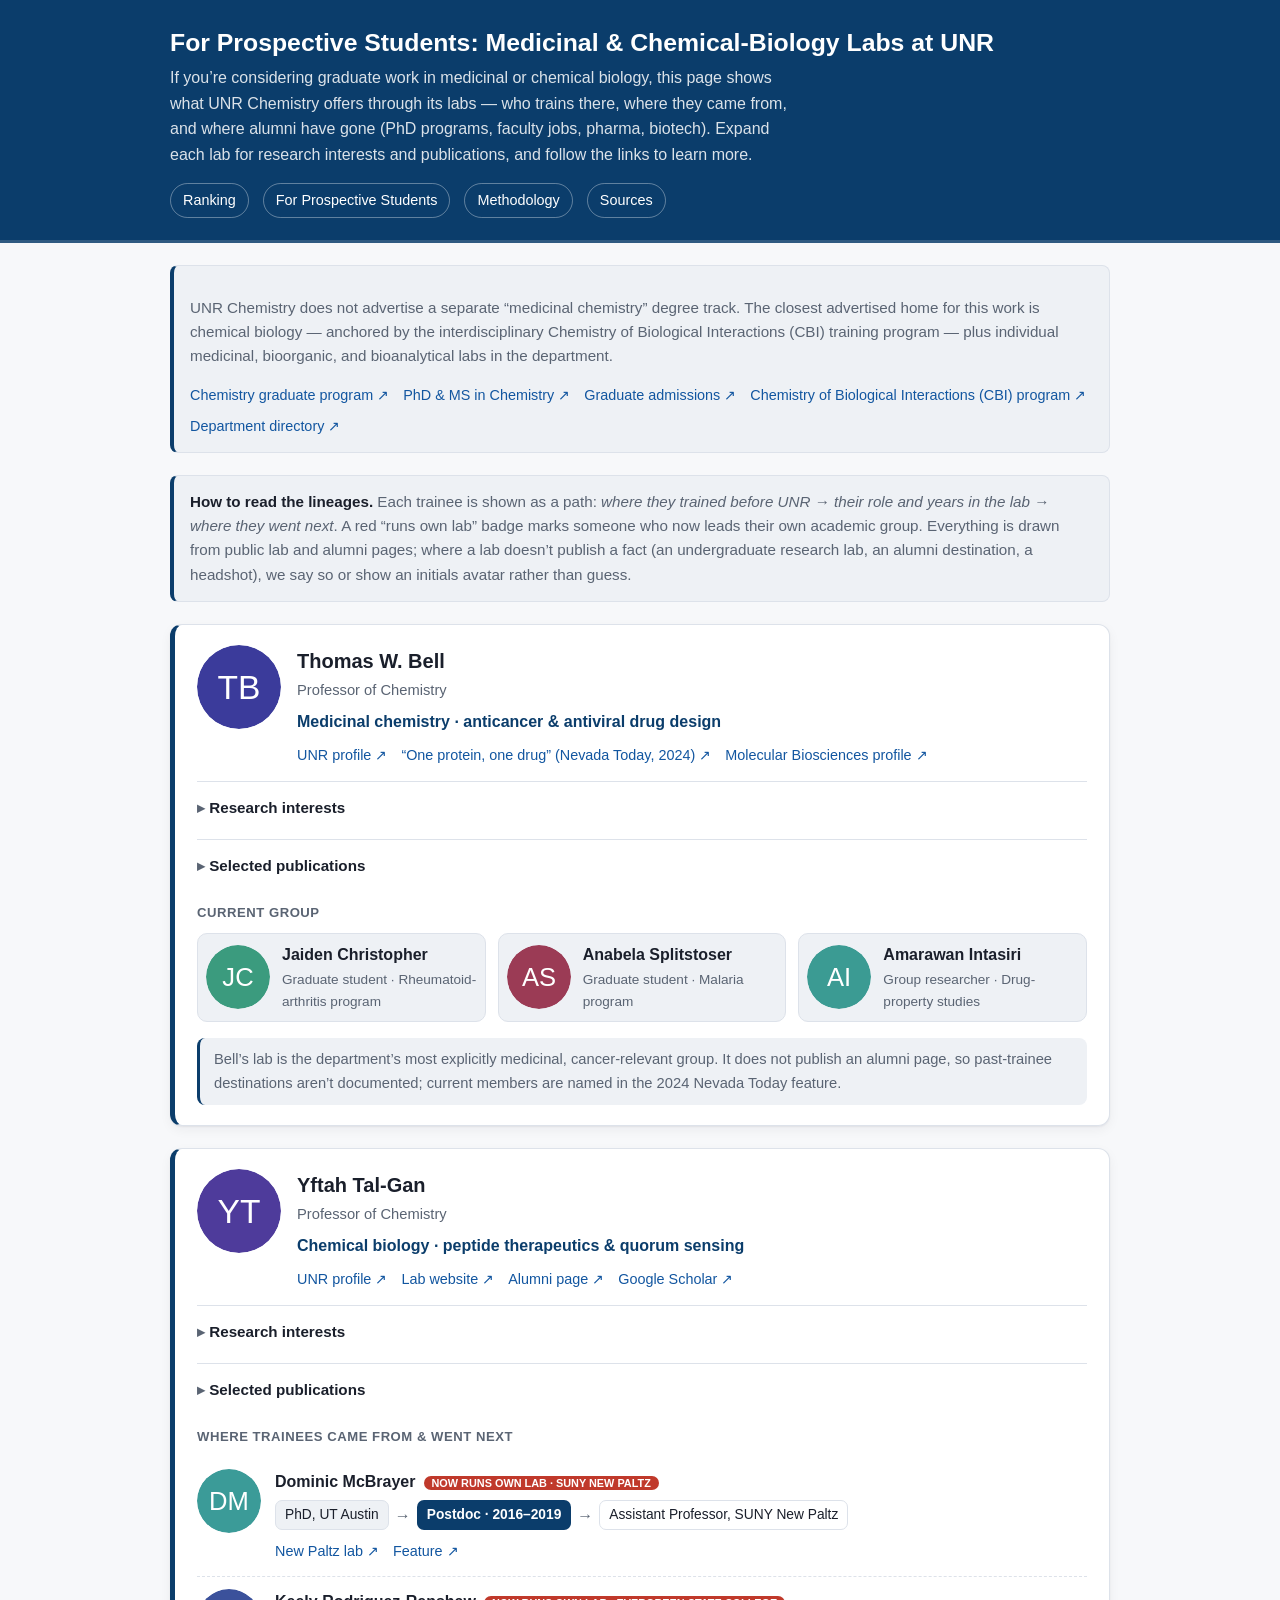
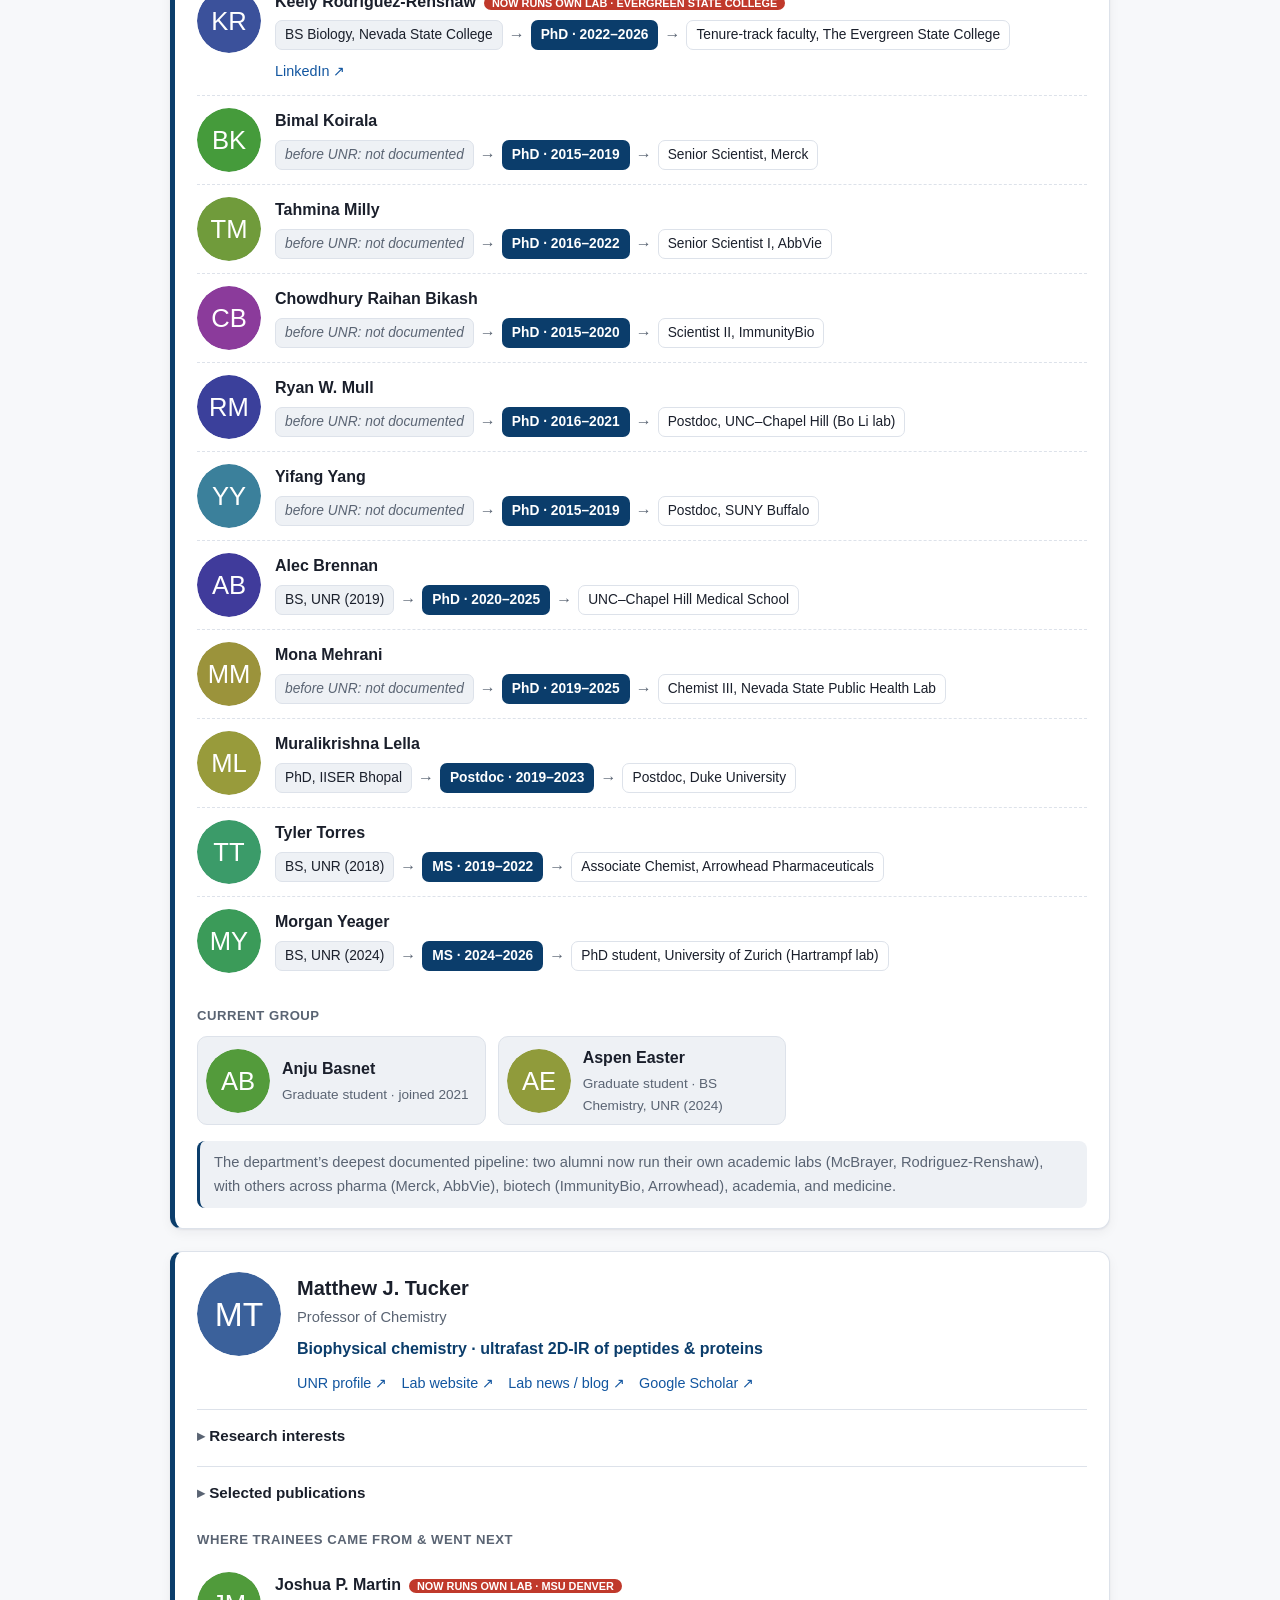
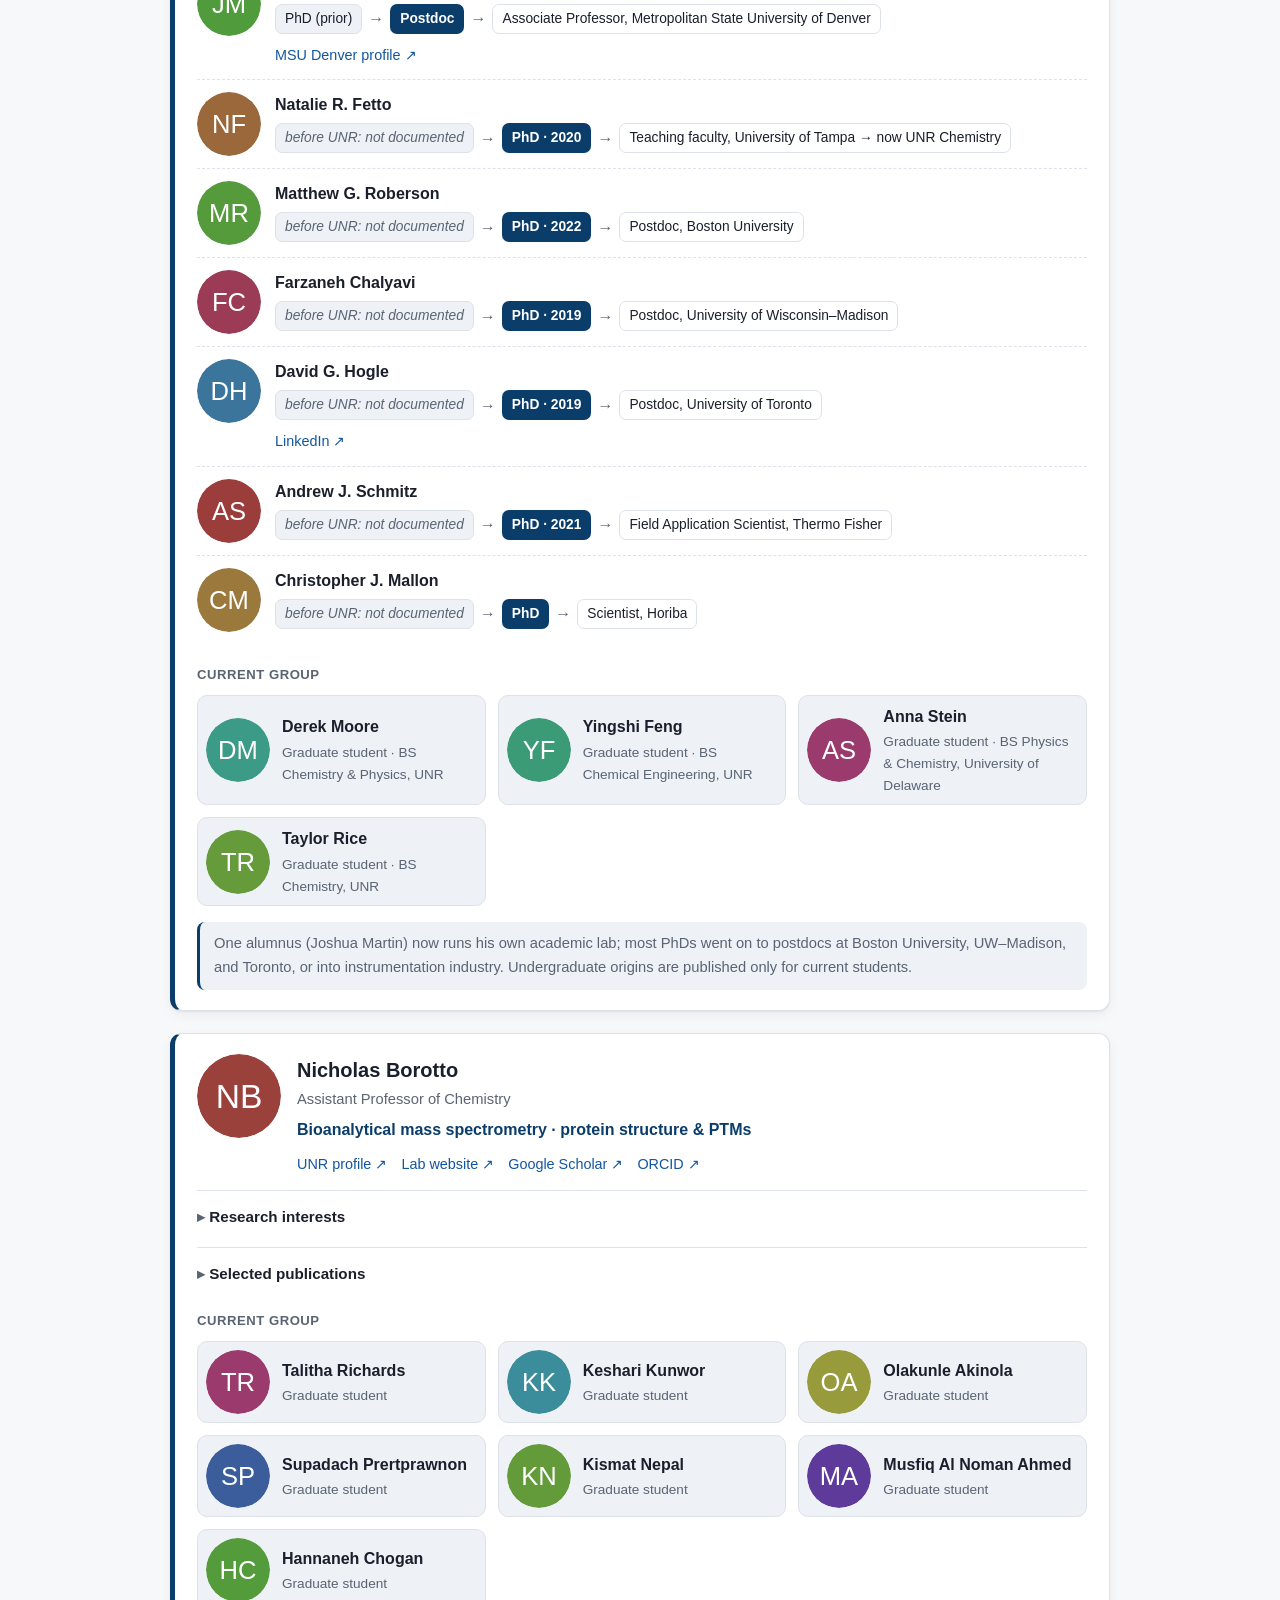
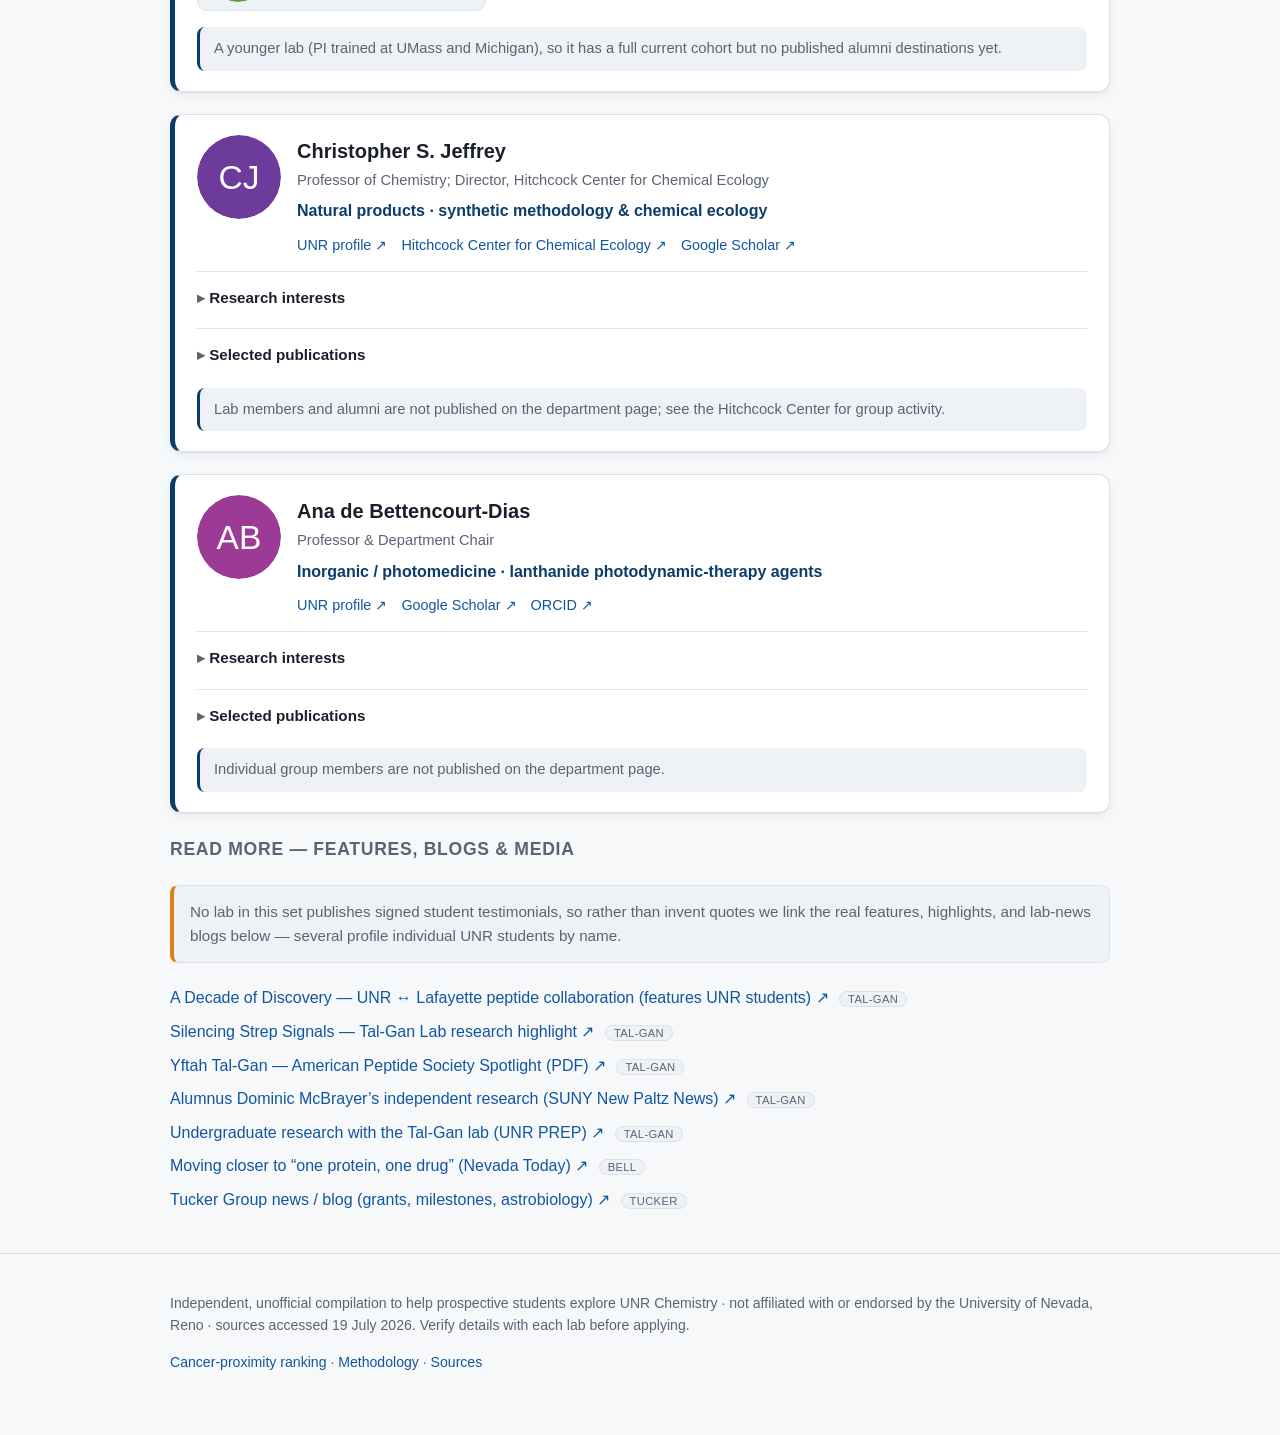
==== lineages.html @ c436e69a "Add 'For Prospective Students' lineage page Per-lab academic genealogy for UNR medicinal / chemical-" ====
<!DOCTYPE html>
<html lang="en">
<head>
  <meta charset="utf-8" />
  <meta name="viewport" content="width=device-width, initial-scale=1" />
  <title>For Prospective Students — UNR Medicinal & Chemical-Biology Labs</title>
  <meta name="description" content="Academic lineages of UNR Chemistry's medicinal and chemical-biology labs: where trainees came from, where they earned their PhD, and where they went next — with photos, research interests, publications, and links." />
  <link rel="icon" type="image/svg+xml" href="assets/favicon.svg" />
  <link rel="stylesheet" href="assets/styles.css" />
</head>
<body>
  <header class="site-header">
    <div class="wrap">
      <h1>For Prospective Students: Medicinal &amp; Chemical-Biology Labs at UNR</h1>
      <p>If you’re considering graduate work in medicinal or chemical biology, this page shows what UNR Chemistry offers through its labs — who trains there, where they came from, and where alumni have gone (PhD programs, faculty jobs, pharma, biotech). Expand each lab for research interests and publications, and follow the links to learn more.</p>
      <nav class="site-nav">
        <a href="index.html">Ranking</a>
        <a href="lineages.html">For Prospective Students</a>
        <a href="methodology.html">Methodology</a>
        <a href="sources.html">Sources</a>
      </nav>
    </div>
  </header>

  <main class="wrap">
    <div class="note" id="program"></div>

    <div class="note">
      <strong>How to read the lineages.</strong> Each trainee is shown as a path:
      <em>where they trained before UNR</em> → <em>their role and years in the lab</em> →
      <em>where they went next</em>. A red “runs own lab” badge marks someone who now leads
      their own academic group. Everything is drawn from public lab and alumni pages; where a
      lab doesn’t publish a fact (an undergraduate research lab, an alumni destination, a
      headshot), we say so or show an initials avatar rather than guess.
    </div>

    <noscript>
      <div class="note">This page is generated in your browser from <code>assets/lineage.js</code>.
      Please enable JavaScript to view the lineages.</div>
    </noscript>

    <div id="labs"></div>

    <h2 class="ln-h3" style="font-size:1.1rem;">Read more — features, blogs &amp; media</h2>
    <div class="note" style="border-left-color: var(--tier-indirect);">
      No lab in this set publishes signed student testimonials, so rather than invent quotes we
      link the real features, highlights, and lab-news blogs below — several profile individual
      UNR students by name.
    </div>
    <div id="media"></div>
  </main>

  <footer class="site-footer">
    <div class="wrap">
      <p>Independent, unofficial compilation to help prospective students explore UNR Chemistry · not affiliated with or endorsed by the University of Nevada, Reno · sources accessed 19 July 2026. Verify details with each lab before applying.</p>
      <p><a href="index.html">Cancer-proximity ranking</a> · <a href="methodology.html">Methodology</a> · <a href="sources.html">Sources</a></p>
    </div>
  </footer>

  <script src="assets/lineage.js"></script>
  <script src="assets/lineage-app.js"></script>
</body>
</html>
---- assets/styles.css ----
/*
 * styles.css — presentation for the UNR cancer-proximity faculty site.
 * Structure mirrors the page sections in index.html; each block is labelled so
 * the CSS and the markup can be read side by side (see README > "Project layout").
 *
 * Colour system: one accent (UNR navy/blue) plus four tier hues chosen to stay
 * distinguishable in light and dark and for common colour-vision deficiencies.
 */

:root {
  --bg: #f7f8fa;
  --surface: #ffffff;
  --surface-2: #eef1f5;
  --text: #1a1f2b;
  --text-muted: #5a6473;
  --border: #dde2ea;
  --accent: #0b3d6b;         /* UNR-style navy */
  --accent-ink: #ffffff;
  --link: #1256a0;

  /* Tier hues */
  --tier-direct: #c0392b;    /* red — closest to cancer */
  --tier-indirect: #d98315;  /* amber */
  --tier-tangential: #b0a53a;/* olive */
  --tier-none: #7a8595;      /* grey */

  --shadow: 0 1px 2px rgba(16, 24, 40, .06), 0 4px 12px rgba(16, 24, 40, .05);
  --radius: 12px;
  --maxw: 980px;
}

@media (prefers-color-scheme: dark) {
  :root {
    --bg: #10141c;
    --surface: #171d28;
    --surface-2: #1e2735;
    --text: #e8ecf3;
    --text-muted: #9aa6b6;
    --border: #2a3444;
    --accent: #3d7fc0;
    --accent-ink: #0a0e14;
    --link: #79b0e8;
    --tier-direct: #e5675a;
    --tier-indirect: #eaa64d;
    --tier-tangential: #ccc05a;
    --tier-none: #90a0b2;
    --shadow: 0 1px 2px rgba(0, 0, 0, .4), 0 6px 18px rgba(0, 0, 0, .35);
  }
}

* { box-sizing: border-box; }

html { scroll-behavior: smooth; }

body {
  margin: 0;
  font: 16px/1.6 -apple-system, BlinkMacSystemFont, "Segoe UI", Roboto, Helvetica, Arial, sans-serif;
  color: var(--text);
  background: var(--bg);
  -webkit-font-smoothing: antialiased;
}

a { color: var(--link); text-decoration: none; }
a:hover { text-decoration: underline; }

.wrap { max-width: var(--maxw); margin: 0 auto; padding: 0 20px; }

/* --- Header / nav ---------------------------------------------------------- */
.site-header {
  background: var(--accent);
  color: var(--accent-ink);
  padding: 28px 0 22px;
  border-bottom: 3px solid rgba(255, 255, 255, .15);
}
.site-header h1 { margin: 0 0 6px; font-size: 1.55rem; line-height: 1.25; }
.site-header p { margin: 0; color: rgba(255, 255, 255, .85); max-width: 70ch; }
.site-nav { display: flex; flex-wrap: wrap; gap: 14px; margin-top: 16px; }
.site-nav a {
  color: var(--accent-ink);
  border: 1px solid rgba(255, 255, 255, .35);
  padding: 5px 12px; border-radius: 999px; font-size: .9rem;
}
.site-nav a:hover { background: rgba(255, 255, 255, .14); text-decoration: none; }

/* --- Callouts -------------------------------------------------------------- */
.note {
  background: var(--surface-2);
  border: 1px solid var(--border);
  border-left: 4px solid var(--accent);
  border-radius: 8px;
  padding: 14px 16px;
  margin: 22px 0;
  color: var(--text-muted);
  font-size: .95rem;
}
.note strong { color: var(--text); }

/* --- Controls -------------------------------------------------------------- */
.controls {
  display: flex; flex-wrap: wrap; gap: 12px; align-items: center;
  margin: 24px 0 8px;
}
.controls input[type="search"] {
  flex: 1 1 240px; min-width: 200px;
  padding: 10px 12px; font-size: 1rem;
  border: 1px solid var(--border); border-radius: 8px;
  background: var(--surface); color: var(--text);
}
.controls select {
  padding: 10px 12px; font-size: 1rem;
  border: 1px solid var(--border); border-radius: 8px;
  background: var(--surface); color: var(--text);
}
.result-count { color: var(--text-muted); font-size: .9rem; margin: 4px 0 0; }

/* --- Tier sections --------------------------------------------------------- */
.tier { margin: 34px 0; }
.tier-head { display: flex; align-items: baseline; gap: 10px; flex-wrap: wrap; }
.tier-head h2 { margin: 0; font-size: 1.2rem; }
.tier-dot { width: 12px; height: 12px; border-radius: 50%; display: inline-block; }
.tier-blurb { color: var(--text-muted); font-size: .93rem; margin: 4px 0 14px; }

.tier[data-tier="Direct"] .tier-dot { background: var(--tier-direct); }
.tier[data-tier="Indirect"] .tier-dot { background: var(--tier-indirect); }
.tier[data-tier="Tangential"] .tier-dot { background: var(--tier-tangential); }
.tier[data-tier="None"] .tier-dot { background: var(--tier-none); }

/* --- Faculty cards --------------------------------------------------------- */
.card {
  background: var(--surface);
  border: 1px solid var(--border);
  border-radius: var(--radius);
  box-shadow: var(--shadow);
  padding: 18px 20px;
  margin: 14px 0;
  border-left: 5px solid var(--tier-none);
}
.card[data-tier="Direct"] { border-left-color: var(--tier-direct); }
.card[data-tier="Indirect"] { border-left-color: var(--tier-indirect); }
.card[data-tier="Tangential"] { border-left-color: var(--tier-tangential); }
.card[data-tier="None"] { border-left-color: var(--tier-none); }

.card-top { display: flex; justify-content: space-between; gap: 12px; align-items: flex-start; }
.card h3 { margin: 0; font-size: 1.12rem; }
.card h3 .rank { color: var(--text-muted); font-weight: 600; margin-right: 6px; }
.card .title { color: var(--text-muted); font-size: .92rem; margin: 2px 0 0; }

.badges { display: flex; flex-wrap: wrap; gap: 6px; align-items: center; }
.badge {
  font-size: .72rem; font-weight: 700; letter-spacing: .02em;
  text-transform: uppercase;
  padding: 3px 8px; border-radius: 999px;
  border: 1px solid var(--border); color: var(--text-muted);
  white-space: nowrap;
}
.badge.dept { background: var(--surface-2); }
.badge.tier-Direct { background: var(--tier-direct); color: #fff; border-color: transparent; }
.badge.tier-Indirect { background: var(--tier-indirect); color: #241a00; border-color: transparent; }
.badge.tier-Tangential { background: var(--tier-tangential); color: #201d00; border-color: transparent; }
.badge.tier-None { background: transparent; }

.score {
  font-variant-numeric: tabular-nums;
  font-weight: 700; font-size: 1.05rem;
  color: var(--text);
}
.score small { color: var(--text-muted); font-weight: 500; font-size: .7rem; }

.card p.research { margin: 12px 0 8px; }
.card .rationale { color: var(--text-muted); font-size: .95rem; margin: 0 0 8px; }
.card .rationale b { color: var(--text); font-weight: 600; }

/* Citations */
.cites { font-size: .85rem; color: var(--text-muted); }
.cites a {
  display: inline-block; margin-right: 4px;
  background: var(--surface-2); border: 1px solid var(--border);
  border-radius: 6px; padding: 0 6px; font-variant-numeric: tabular-nums;
}

/* Students */
.students { margin-top: 12px; border-top: 1px dashed var(--border); padding-top: 12px; }
.students h4 { margin: 0 0 8px; font-size: .82rem; text-transform: uppercase; letter-spacing: .04em; color: var(--text-muted); }
.students ul { margin: 0; padding-left: 0; list-style: none; }
.students li { margin: 6px 0; font-size: .93rem; }
.students .who { font-weight: 600; }
.students .arrow { color: var(--text-muted); margin: 0 4px; }
.students .own-lab {
  font-size: .68rem; font-weight: 700; text-transform: uppercase;
  background: var(--tier-direct); color: #fff;
  border-radius: 999px; padding: 1px 7px; margin-left: 6px; white-space: nowrap;
}
.students .none { color: var(--text-muted); font-style: italic; font-size: .92rem; }
.students sup a {
  background: var(--surface-2); border: 1px solid var(--border);
  border-radius: 5px; padding: 0 4px; font-size: .7rem; margin-left: 3px;
}

/* --- Bibliography (sources.html) ------------------------------------------ */
.bib { margin: 8px 0; }
.bib-entry {
  background: var(--surface); border: 1px solid var(--border);
  border-radius: 10px; padding: 14px 16px; margin: 10px 0; box-shadow: var(--shadow);
}
.bib-entry .num { color: var(--text-muted); font-variant-numeric: tabular-nums; font-weight: 700; }
.bib-entry .meta { color: var(--text-muted); font-size: .88rem; margin-top: 4px; }
.bib-entry .backlinks { margin-top: 8px; font-size: .88rem; }
.bib-entry .backlinks .lbl { color: var(--text-muted); }
.local-link {
  display: inline-block; margin-top: 8px;
  background: linear-gradient(135deg, #0b3d6b, #1256a0);
  color: #fff !important; border-radius: 8px; padding: 6px 12px;
  font-size: .85rem; font-weight: 600;
}
.local-link:hover { filter: brightness(1.1); text-decoration: none; }
.local-link::before { content: "\2b07\fe0f"; margin-right: 6px; }

/* --- Methodology / prose --------------------------------------------------- */
.prose { max-width: 74ch; }
.prose h2 { margin-top: 32px; font-size: 1.25rem; }
.prose h3 { margin-top: 22px; font-size: 1.05rem; }
.prose table { border-collapse: collapse; width: 100%; margin: 16px 0; font-size: .95rem; }
.prose th, .prose td { border: 1px solid var(--border); padding: 8px 10px; text-align: left; vertical-align: top; }
.prose th { background: var(--surface-2); }
.prose code { background: var(--surface-2); padding: 1px 5px; border-radius: 5px; font-size: .9em; }

/* --- Footer ---------------------------------------------------------------- */
.site-footer {
  margin-top: 40px; padding: 24px 0 48px;
  border-top: 1px solid var(--border);
  color: var(--text-muted); font-size: .88rem;
}
.site-footer a { color: var(--link); }

/* --- Lineage / prospective-students page ---------------------------------- */
#program.note { display: block; }
#program .prog { margin-top: 12px; }
.ln-links { display: flex; flex-wrap: wrap; gap: 8px 14px; margin-top: 10px; }
.ln-links a { font-size: .9rem; }

.lab {
  background: var(--surface); border: 1px solid var(--border);
  border-radius: var(--radius); box-shadow: var(--shadow);
  padding: 20px 22px; margin: 22px 0; border-left: 5px solid var(--accent);
}
.lab-head { display: flex; gap: 16px; align-items: flex-start; }
.lab-head h2 { margin: 0; font-size: 1.25rem; }
.lab-title { margin: 2px 0 0; color: var(--text-muted); font-size: .92rem; }
.lab-focus { margin: 6px 0 0; font-weight: 600; color: var(--accent); }
@media (prefers-color-scheme: dark) { .lab-focus { color: var(--link); } }

.pic { width: 64px; height: 64px; border-radius: 50%; object-fit: cover; background: var(--surface-2); flex: 0 0 auto; }
.pic-lg { width: 84px; height: 84px; }

.fold { margin: 14px 0 0; border-top: 1px solid var(--border); padding-top: 10px; }
.fold summary {
  cursor: pointer; font-weight: 600; font-size: .95rem; color: var(--text);
  list-style: none; padding: 4px 0;
}
.fold summary::before { content: "▸ "; color: var(--text-muted); }
.fold[open] summary::before { content: "▾ "; }
.fold p { margin: 8px 0 4px; color: var(--text-muted); }
.pubs { margin: 8px 0 4px; padding-left: 18px; }
.pubs li { margin: 5px 0; color: var(--text-muted); font-size: .92rem; }

.ln-h3 { font-size: .82rem; text-transform: uppercase; letter-spacing: .04em; color: var(--text-muted); margin: 20px 0 10px; }

.paths, .members { list-style: none; margin: 0; padding: 0; }
.path { display: flex; gap: 14px; align-items: flex-start; padding: 12px 0; border-bottom: 1px dashed var(--border); }
.path:last-child { border-bottom: none; }
.path-body { flex: 1 1 auto; min-width: 0; }
.path-name { font-weight: 600; }
.own-lab {
  font-size: .68rem; font-weight: 700; text-transform: uppercase;
  background: var(--tier-direct); color: #fff;
  border-radius: 999px; padding: 1px 8px; margin-left: 8px; white-space: nowrap;
}
.steps { display: flex; flex-wrap: wrap; align-items: center; gap: 6px; margin-top: 6px; }
.step {
  font-size: .86rem; padding: 3px 9px; border-radius: 7px;
  background: var(--surface-2); border: 1px solid var(--border); color: var(--text);
}
.step.here { background: var(--accent); color: var(--accent-ink); border-color: transparent; font-weight: 600; }
.step.after { background: transparent; }
.step.muted { color: var(--text-muted); font-style: italic; }
.sep { color: var(--text-muted); }

.members { display: grid; grid-template-columns: repeat(auto-fill, minmax(220px, 1fr)); gap: 12px; }
.member { display: flex; gap: 12px; align-items: center; padding: 8px; border: 1px solid var(--border); border-radius: 10px; background: var(--surface-2); }
.member-detail { color: var(--text-muted); font-size: .85rem; margin-top: 2px; }

.lab-note {
  margin: 16px 0 0; padding: 10px 14px; font-size: .92rem; color: var(--text-muted);
  background: var(--surface-2); border-radius: 8px; border-left: 3px solid var(--accent);
}

.media-list { list-style: none; padding: 0; margin: 8px 0; }
.media-list li { margin: 8px 0; }
.tag {
  font-size: .7rem; text-transform: uppercase; letter-spacing: .03em;
  background: var(--surface-2); border: 1px solid var(--border);
  border-radius: 999px; padding: 1px 8px; color: var(--text-muted); margin-left: 6px;
}

@media (max-width: 560px) {
  .lab-head { flex-direction: column; }
  .members { grid-template-columns: 1fr; }
}

.hidden { display: none !important; }

@media (max-width: 560px) {
  .card-top { flex-direction: column; }
  .site-header h1 { font-size: 1.3rem; }
}
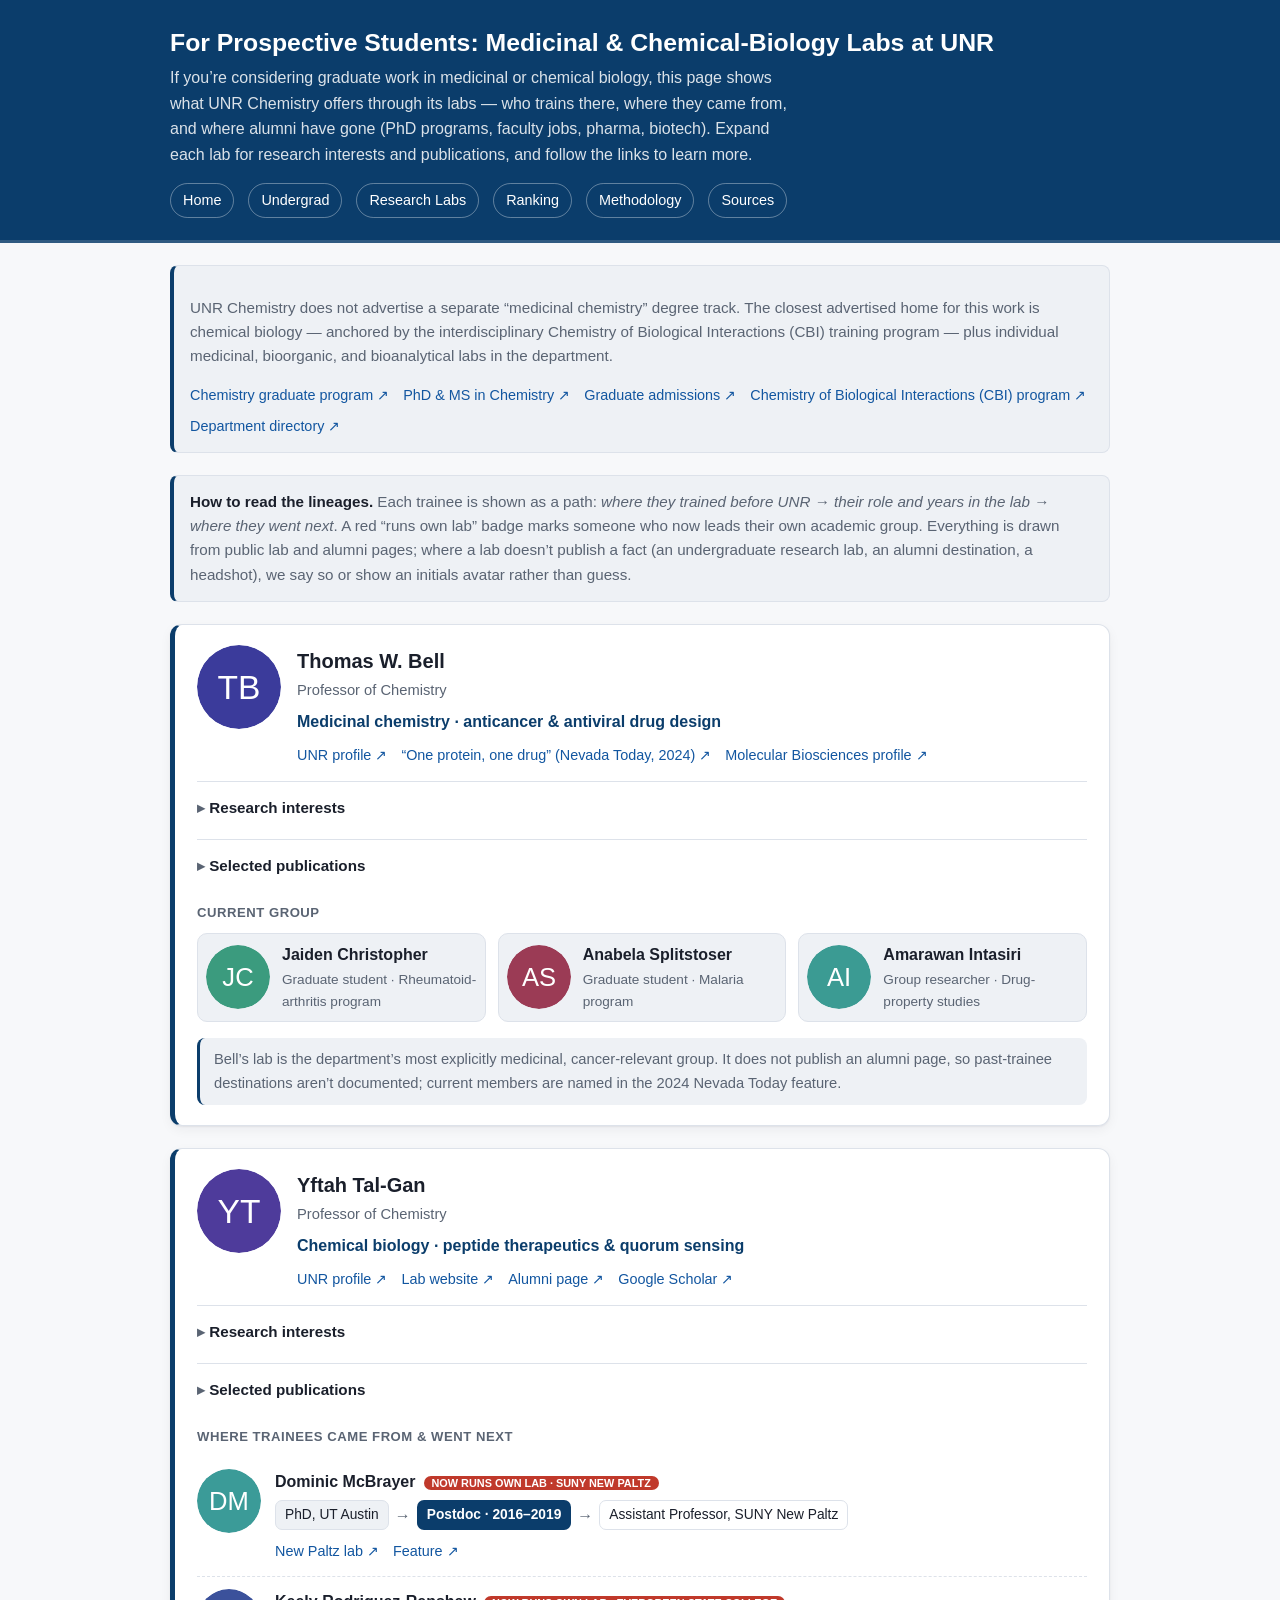
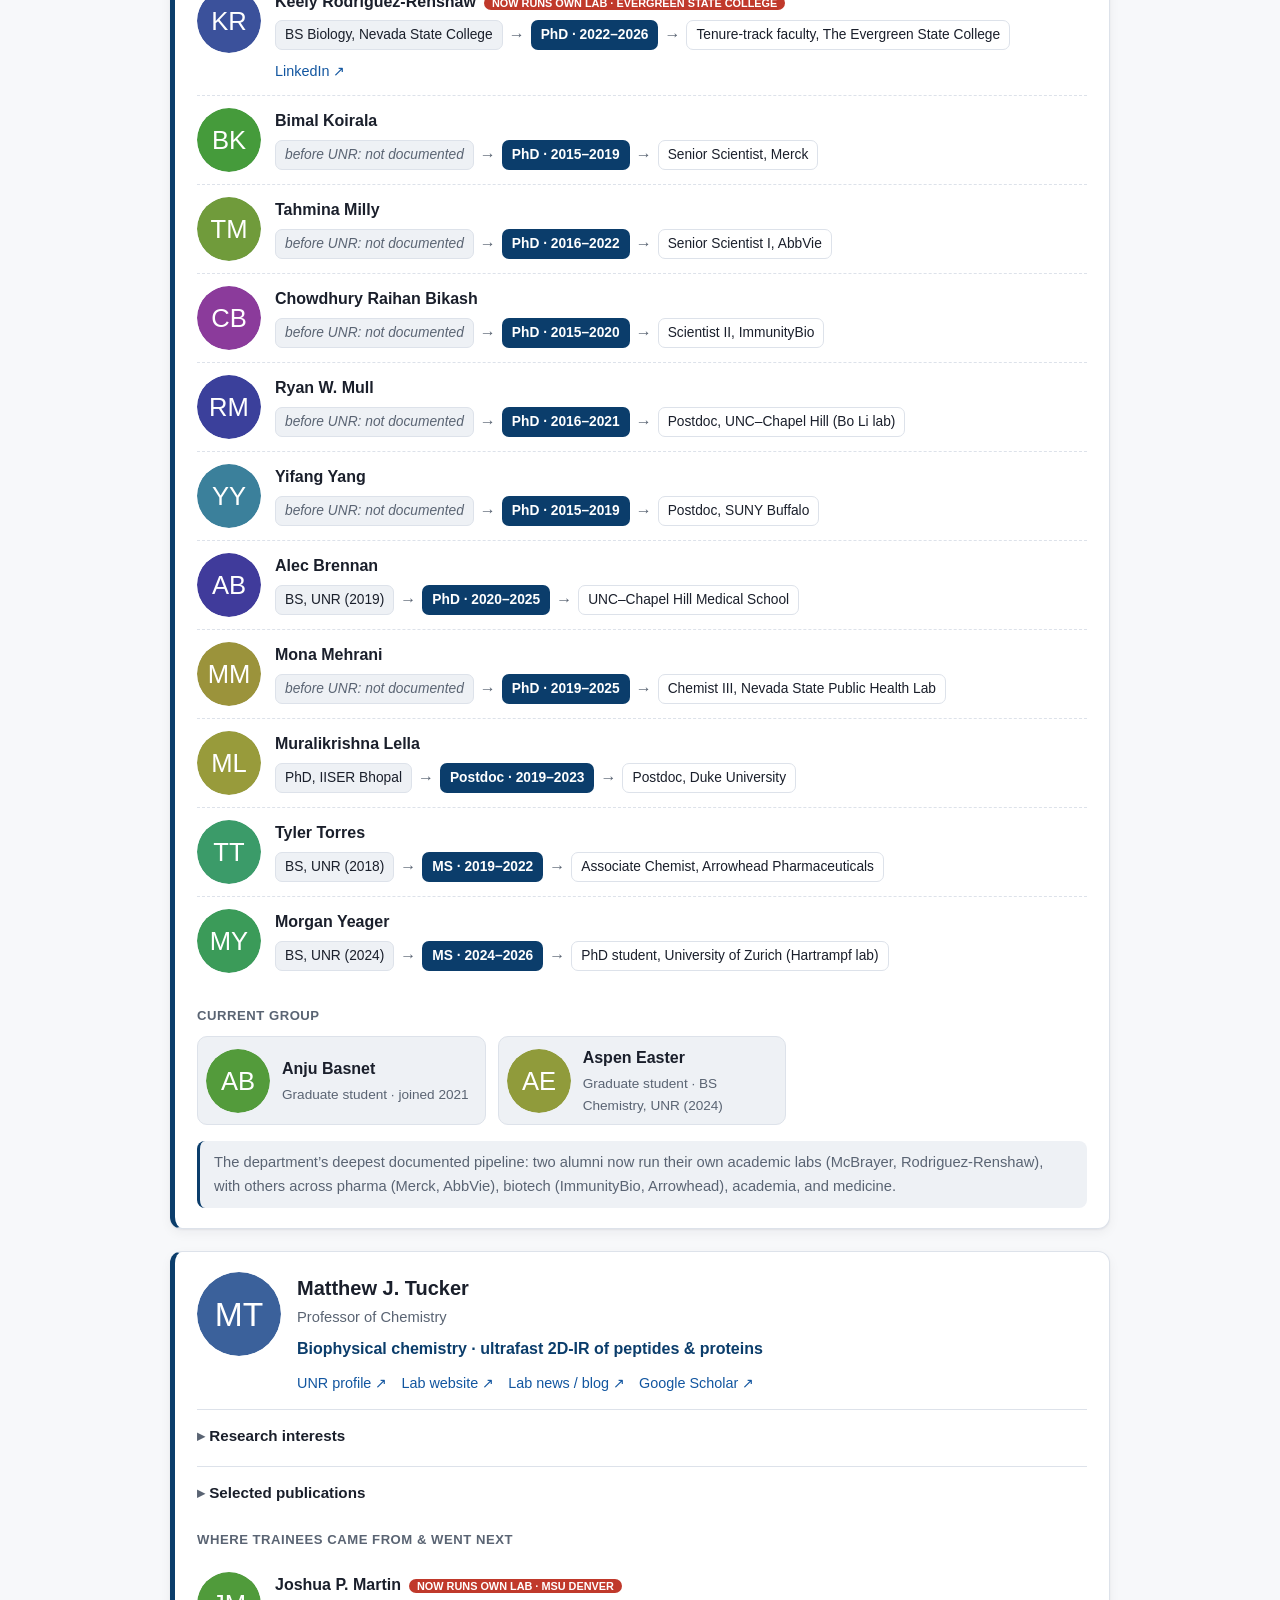
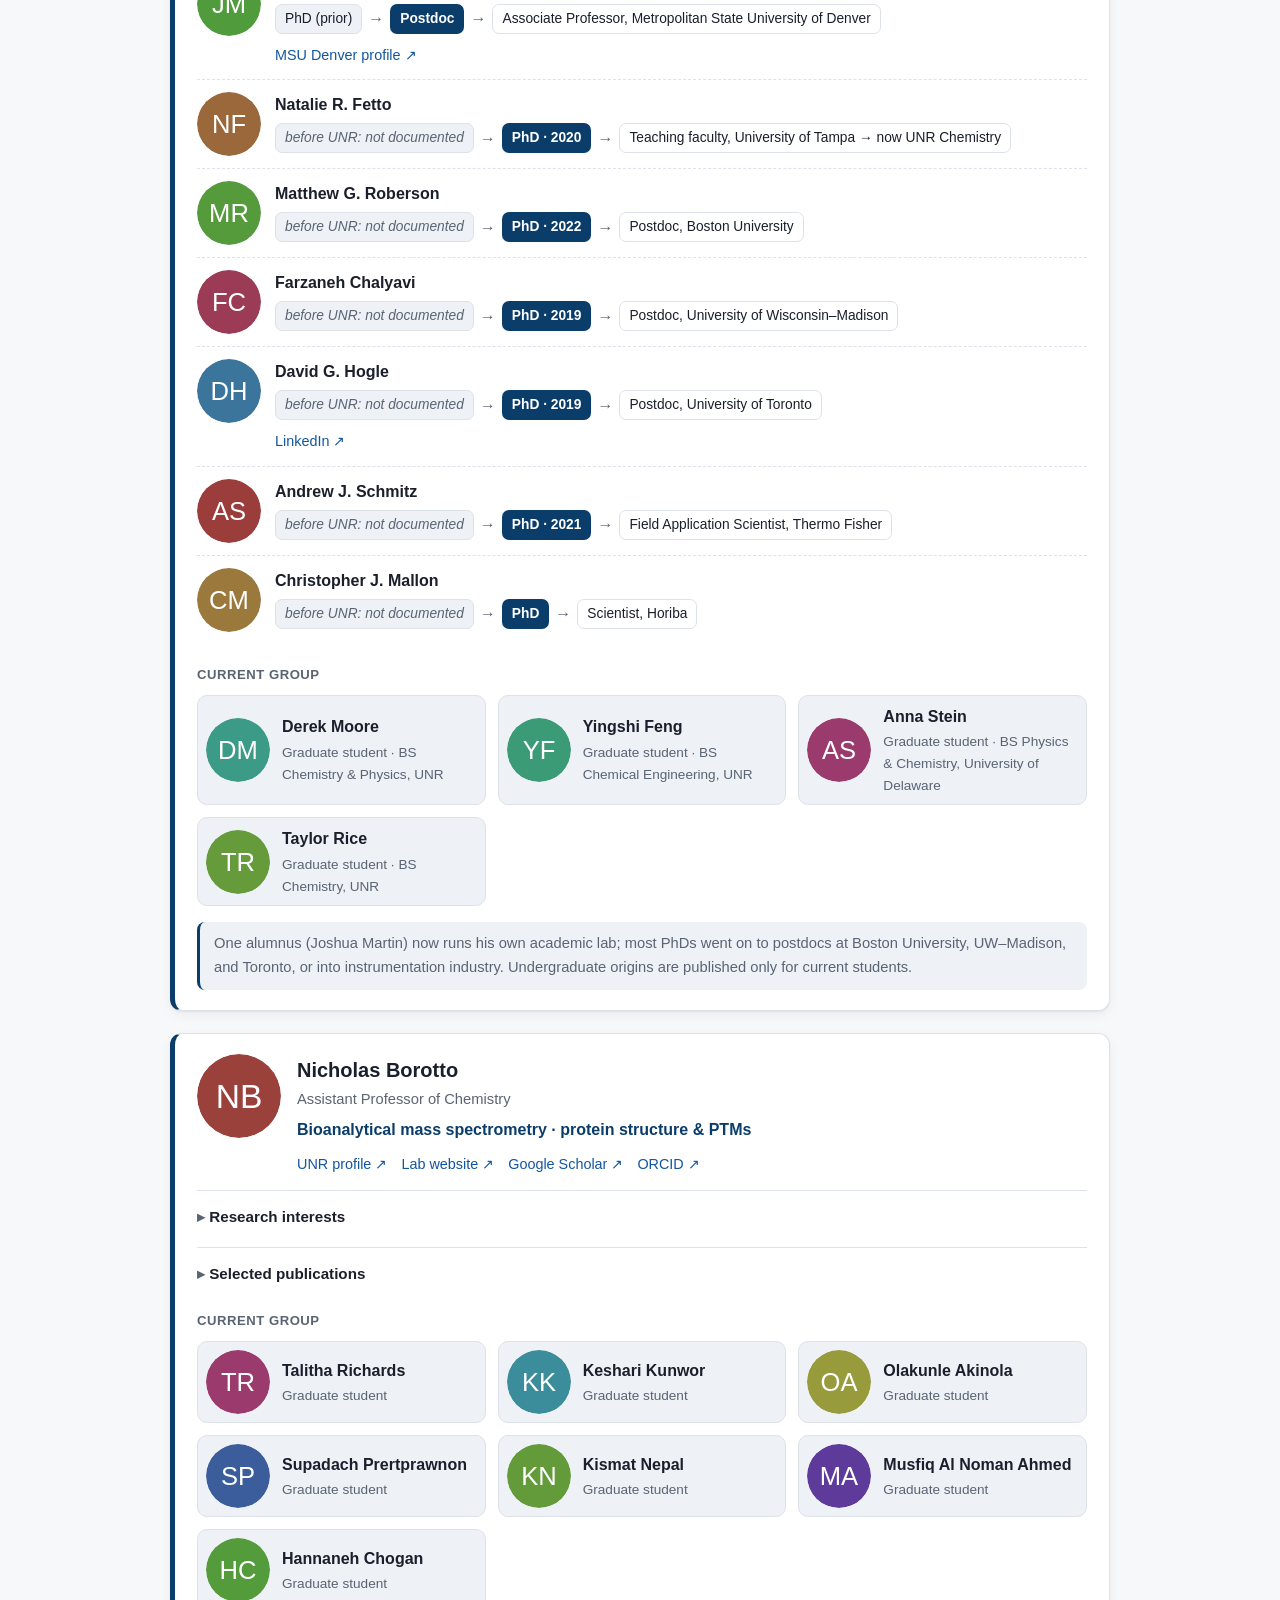
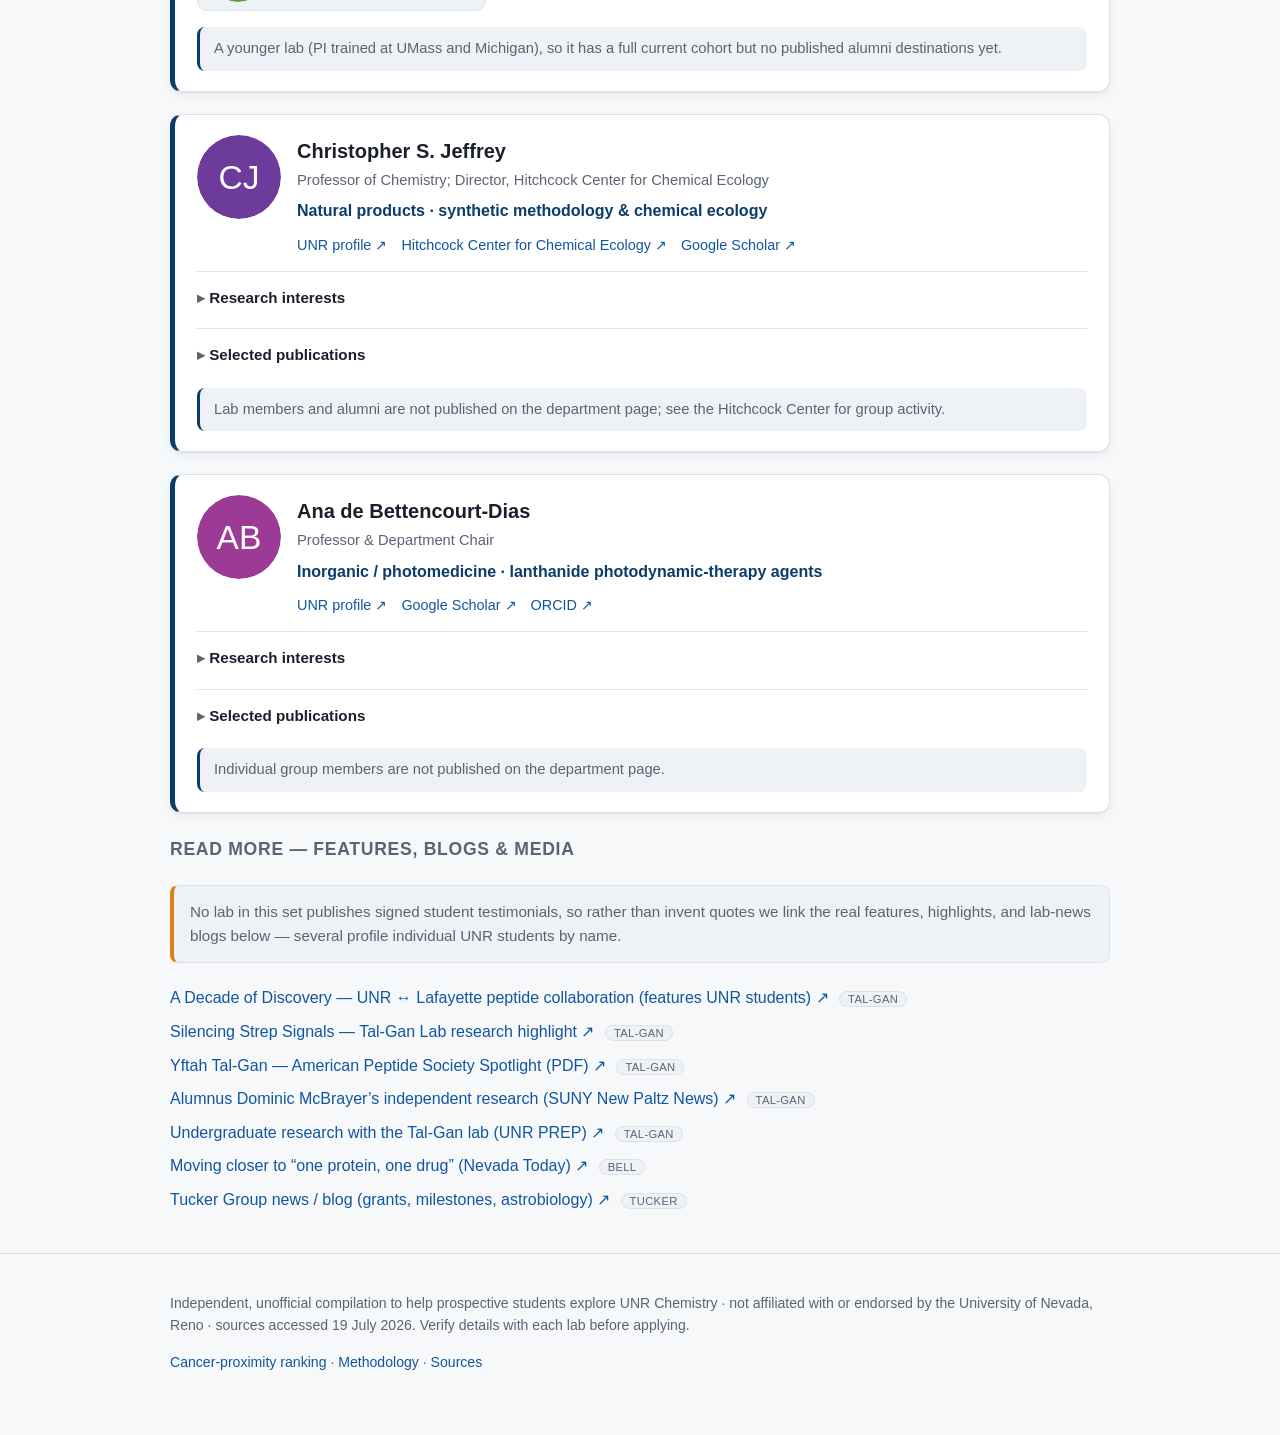
==== commit d0e05dd7: "Mobile-first landing + undergraduate experience page Restructure into a prospective-student site: in" ====
--- a/lineages.html
+++ b/lineages.html
@@ -14,8 +14,10 @@
       <h1>For Prospective Students: Medicinal &amp; Chemical-Biology Labs at UNR</h1>
       <p>If you’re considering graduate work in medicinal or chemical biology, this page shows what UNR Chemistry offers through its labs — who trains there, where they came from, and where alumni have gone (PhD programs, faculty jobs, pharma, biotech). Expand each lab for research interests and publications, and follow the links to learn more.</p>
       <nav class="site-nav">
-        <a href="index.html">Ranking</a>
-        <a href="lineages.html">For Prospective Students</a>
+        <a href="index.html">Home</a>
+        <a href="undergrad.html">Undergrad</a>
+        <a href="lineages.html">Research Labs</a>
+        <a href="ranking.html">Ranking</a>
         <a href="methodology.html">Methodology</a>
         <a href="sources.html">Sources</a>
       </nav>
@@ -53,7 +55,7 @@
   <footer class="site-footer">
     <div class="wrap">
       <p>Independent, unofficial compilation to help prospective students explore UNR Chemistry · not affiliated with or endorsed by the University of Nevada, Reno · sources accessed 19 July 2026. Verify details with each lab before applying.</p>
-      <p><a href="index.html">Cancer-proximity ranking</a> · <a href="methodology.html">Methodology</a> · <a href="sources.html">Sources</a></p>
+      <p><a href="ranking.html">Cancer-proximity ranking</a> · <a href="methodology.html">Methodology</a> · <a href="sources.html">Sources</a></p>
     </div>
   </footer>
 
--- a/assets/styles.css
+++ b/assets/styles.css
@@ -307,6 +307,145 @@
   .members { grid-template-columns: 1fr; }
 }
 
+/* ==========================================================================
+   Landing + undergrad pages — mobile-first, high-energy, tap-friendly.
+   Everything here is progressive: it layers on top of the tokens above and
+   respects prefers-reduced-motion.
+   ========================================================================== */
+
+/* Slim sticky brand bar for the landing/undergrad flow */
+.topbar {
+  position: sticky; top: 0; z-index: 20;
+  display: flex; align-items: center; justify-content: space-between; gap: 10px;
+  padding: 10px 16px;
+  background: color-mix(in srgb, var(--bg) 82%, transparent);
+  backdrop-filter: saturate(1.4) blur(10px);
+  border-bottom: 1px solid var(--border);
+}
+.brand { display: flex; align-items: center; gap: 9px; font-weight: 800; letter-spacing: -.01em; color: var(--text); }
+.brand img { width: 26px; height: 26px; }
+.topbar nav { display: flex; gap: 4px; flex-wrap: wrap; }
+.topbar nav a {
+  font-size: .82rem; font-weight: 600; color: var(--text-muted);
+  padding: 6px 10px; border-radius: 999px;
+}
+.topbar nav a:hover, .topbar nav a[aria-current="page"] {
+  background: var(--surface-2); color: var(--text); text-decoration: none;
+}
+
+/* HERO */
+.hero {
+  position: relative; overflow: hidden;
+  color: #fff;
+  padding: 64px 20px 72px;
+  background:
+    radial-gradient(1200px 500px at 15% -10%, #1f6feb55, transparent 60%),
+    radial-gradient(900px 500px at 100% 0%, #17b39a55, transparent 55%),
+    linear-gradient(160deg, #0b3d6b 0%, #0a2a4d 55%, #0b3d6b 100%);
+}
+.hero .inner { max-width: var(--maxw); margin: 0 auto; }
+.hero .eyebrow {
+  display: inline-block; font-size: .8rem; font-weight: 700; letter-spacing: .08em;
+  text-transform: uppercase; color: #bfe3ff;
+  border: 1px solid #ffffff33; border-radius: 999px; padding: 5px 12px; margin-bottom: 18px;
+}
+.hero h1 {
+  margin: 0 0 14px; font-weight: 850; letter-spacing: -.02em; line-height: 1.05;
+  font-size: clamp(2.1rem, 8vw, 3.6rem);
+}
+.hero h1 .grad {
+  background: linear-gradient(90deg, #7ee0c8, #6fb8ff);
+  -webkit-background-clip: text; background-clip: text; color: transparent;
+}
+.hero .lede { margin: 0 0 26px; font-size: clamp(1.02rem, 3.6vw, 1.28rem); color: #e7f0fb; max-width: 42ch; }
+
+.cta-row { display: flex; flex-wrap: wrap; gap: 12px; }
+.btn {
+  display: inline-flex; align-items: center; gap: 8px;
+  font-weight: 700; font-size: 1.02rem; line-height: 1;
+  padding: 15px 22px; border-radius: 14px; border: 1px solid transparent;
+  min-height: 52px; /* comfortable thumb target */
+  transition: transform .12s ease, box-shadow .12s ease, background .12s ease;
+}
+.btn:hover { text-decoration: none; transform: translateY(-2px); }
+.btn:active { transform: translateY(0); }
+.btn-primary { background: linear-gradient(135deg, #35d0a8, #2f8fe0); color: #04121f; box-shadow: 0 8px 24px #14e0b033; }
+.btn-ghost { background: #ffffff12; color: #fff; border-color: #ffffff3d; }
+.btn-ghost:hover { background: #ffffff22; }
+
+/* STAT TILES */
+.stats {
+  max-width: var(--maxw); margin: -34px auto 0; padding: 0 16px;
+  display: grid; grid-template-columns: repeat(auto-fit, minmax(150px, 1fr)); gap: 12px;
+}
+.stat {
+  background: var(--surface); border: 1px solid var(--border); border-radius: 16px;
+  padding: 16px; box-shadow: var(--shadow);
+}
+.stat .num { font-size: 1.7rem; font-weight: 850; letter-spacing: -.02em; color: var(--accent); line-height: 1; }
+@media (prefers-color-scheme: dark) { .stat .num { color: var(--link); } }
+.stat .lbl { margin-top: 6px; font-size: .86rem; color: var(--text-muted); }
+
+/* SECTION scaffolding */
+.section { max-width: var(--maxw); margin: 0 auto; padding: 44px 20px 8px; }
+.section h2 { font-size: clamp(1.4rem, 5vw, 1.9rem); font-weight: 800; letter-spacing: -.01em; margin: 0 0 6px; }
+.section .sub { color: var(--text-muted); margin: 0 0 20px; max-width: 60ch; }
+
+/* PATH TILES (choose-your-path) */
+.tiles { display: grid; grid-template-columns: repeat(auto-fit, minmax(230px, 1fr)); gap: 14px; }
+.tile {
+  display: block; background: var(--surface); border: 1px solid var(--border);
+  border-radius: 18px; padding: 22px; box-shadow: var(--shadow);
+  transition: transform .14s ease, box-shadow .14s ease, border-color .14s ease;
+  color: var(--text);
+}
+.tile:hover { text-decoration: none; transform: translateY(-4px); border-color: var(--accent); box-shadow: 0 12px 30px rgba(16,24,40,.12); }
+.tile .ic { font-size: 2rem; line-height: 1; }
+.tile h3 { margin: 12px 0 4px; font-size: 1.15rem; }
+.tile p { margin: 0; color: var(--text-muted); font-size: .93rem; }
+.tile .go { margin-top: 12px; font-weight: 700; color: var(--link); }
+
+/* Emphasis / step / scholarship cards used on undergrad page */
+.cardgrid { display: grid; grid-template-columns: repeat(auto-fit, minmax(240px, 1fr)); gap: 14px; }
+.ucard {
+  background: var(--surface); border: 1px solid var(--border); border-radius: 16px;
+  padding: 18px; box-shadow: var(--shadow);
+}
+.ucard h3 { margin: 0 0 6px; font-size: 1.06rem; }
+.ucard .pill { font-size: .68rem; font-weight: 700; text-transform: uppercase; letter-spacing: .03em; background: var(--tier-direct); color: #fff; border-radius: 999px; padding: 2px 8px; margin-left: 6px; }
+.ucard p { margin: 6px 0 10px; color: var(--text-muted); font-size: .92rem; }
+
+.steps-flow { display: grid; gap: 12px; counter-reset: step; }
+.stepcard {
+  display: flex; gap: 14px; align-items: flex-start;
+  background: var(--surface); border: 1px solid var(--border); border-radius: 14px; padding: 16px 18px; box-shadow: var(--shadow);
+}
+.stepcard::before {
+  counter-increment: step; content: counter(step);
+  flex: 0 0 auto; width: 34px; height: 34px; border-radius: 50%;
+  background: var(--accent); color: var(--accent-ink); font-weight: 800;
+  display: grid; place-items: center;
+}
+.stepcard h3 { margin: 0 0 3px; font-size: 1.02rem; }
+.stepcard p { margin: 0; color: var(--text-muted); font-size: .9rem; }
+
+.chips { display: flex; flex-wrap: wrap; gap: 8px; margin: 6px 0; }
+.chip { background: var(--surface-2); border: 1px solid var(--border); border-radius: 999px; padding: 5px 12px; font-size: .86rem; }
+
+.cta-band {
+  max-width: var(--maxw); margin: 40px auto; padding: 30px 22px; text-align: center;
+  border-radius: 20px; color: #fff;
+  background: linear-gradient(135deg, #0b3d6b, #17805f);
+}
+.cta-band h2 { color: #fff; margin: 0 0 8px; }
+.cta-band p { color: #e7f0fb; margin: 0 0 18px; }
+
+/* scroll-reveal */
+.reveal { opacity: 0; transform: translateY(14px); animation: fadeup .6s ease forwards; }
+.reveal:nth-child(2){ animation-delay:.05s } .reveal:nth-child(3){ animation-delay:.1s } .reveal:nth-child(4){ animation-delay:.15s }
+@keyframes fadeup { to { opacity: 1; transform: none; } }
+@media (prefers-reduced-motion: reduce) { .reveal { animation: none; opacity: 1; transform: none; } }
+
 .hidden { display: none !important; }
 
 @media (max-width: 560px) {
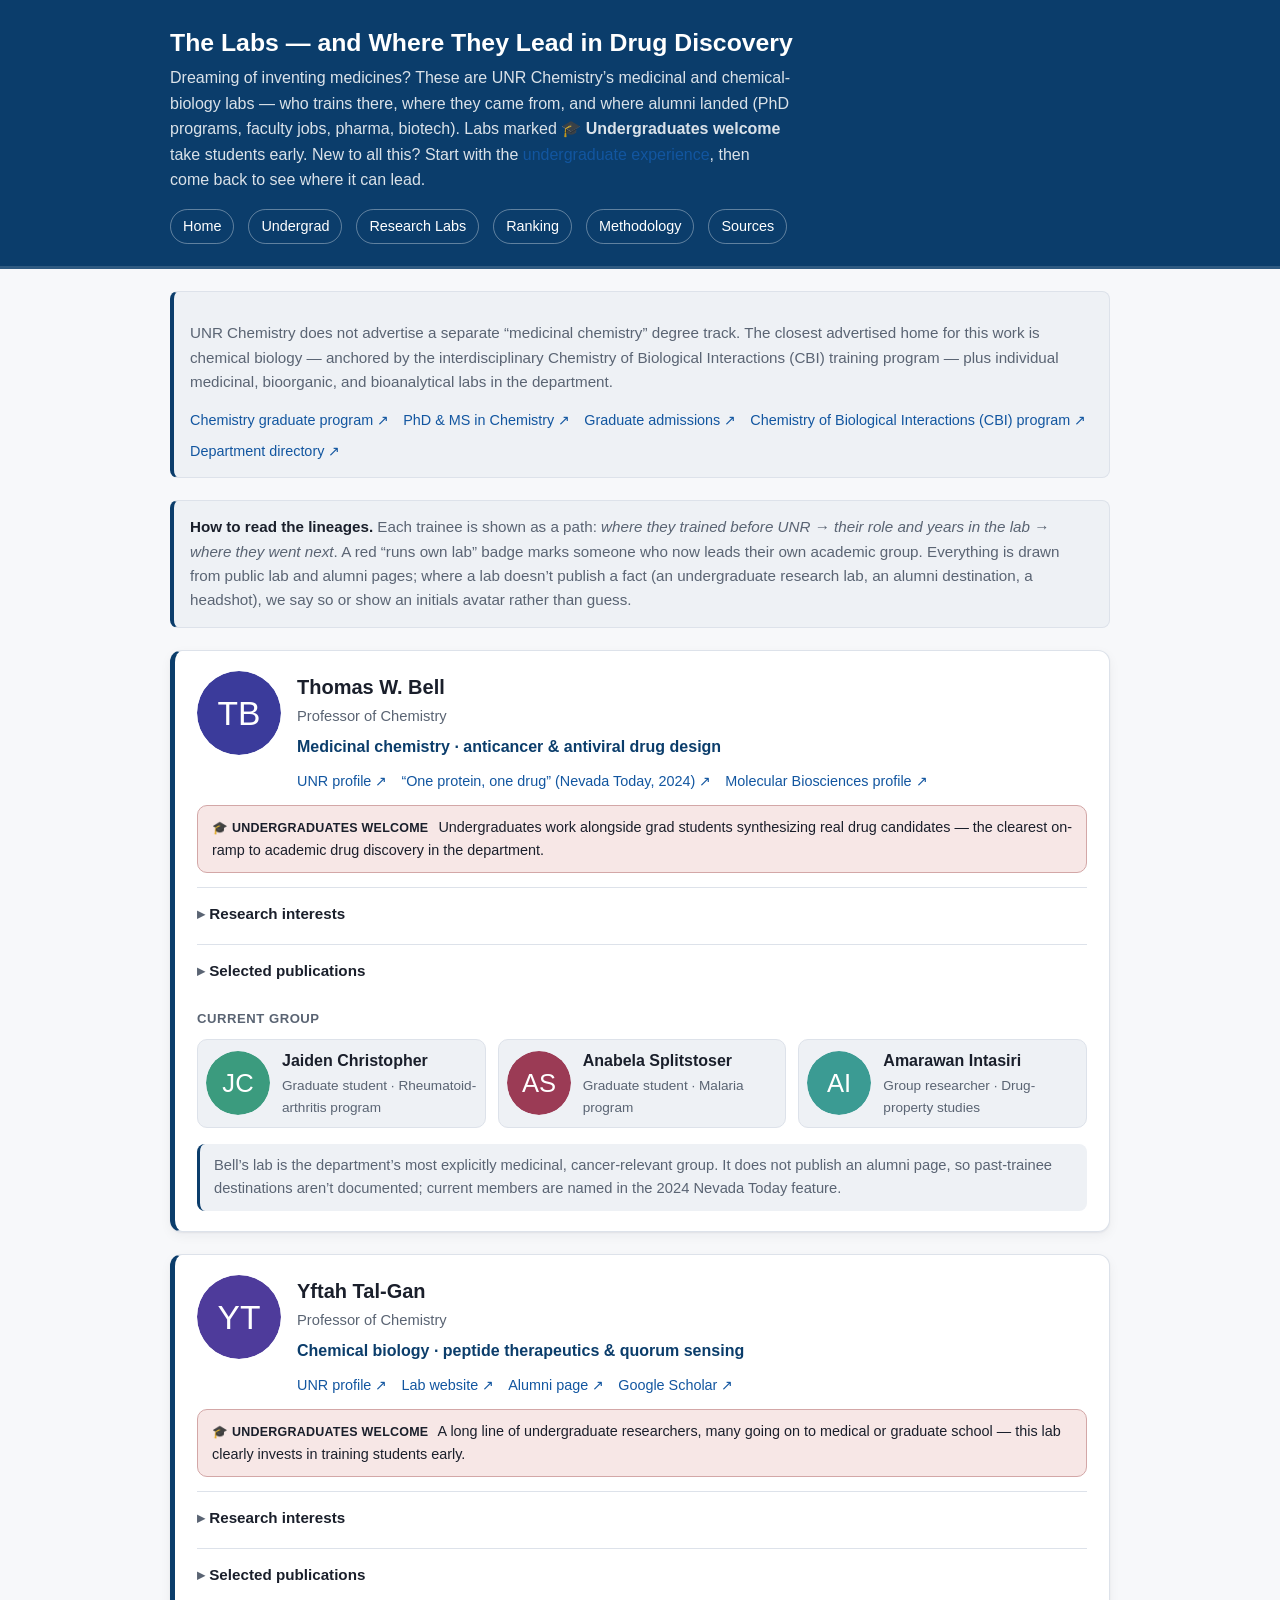
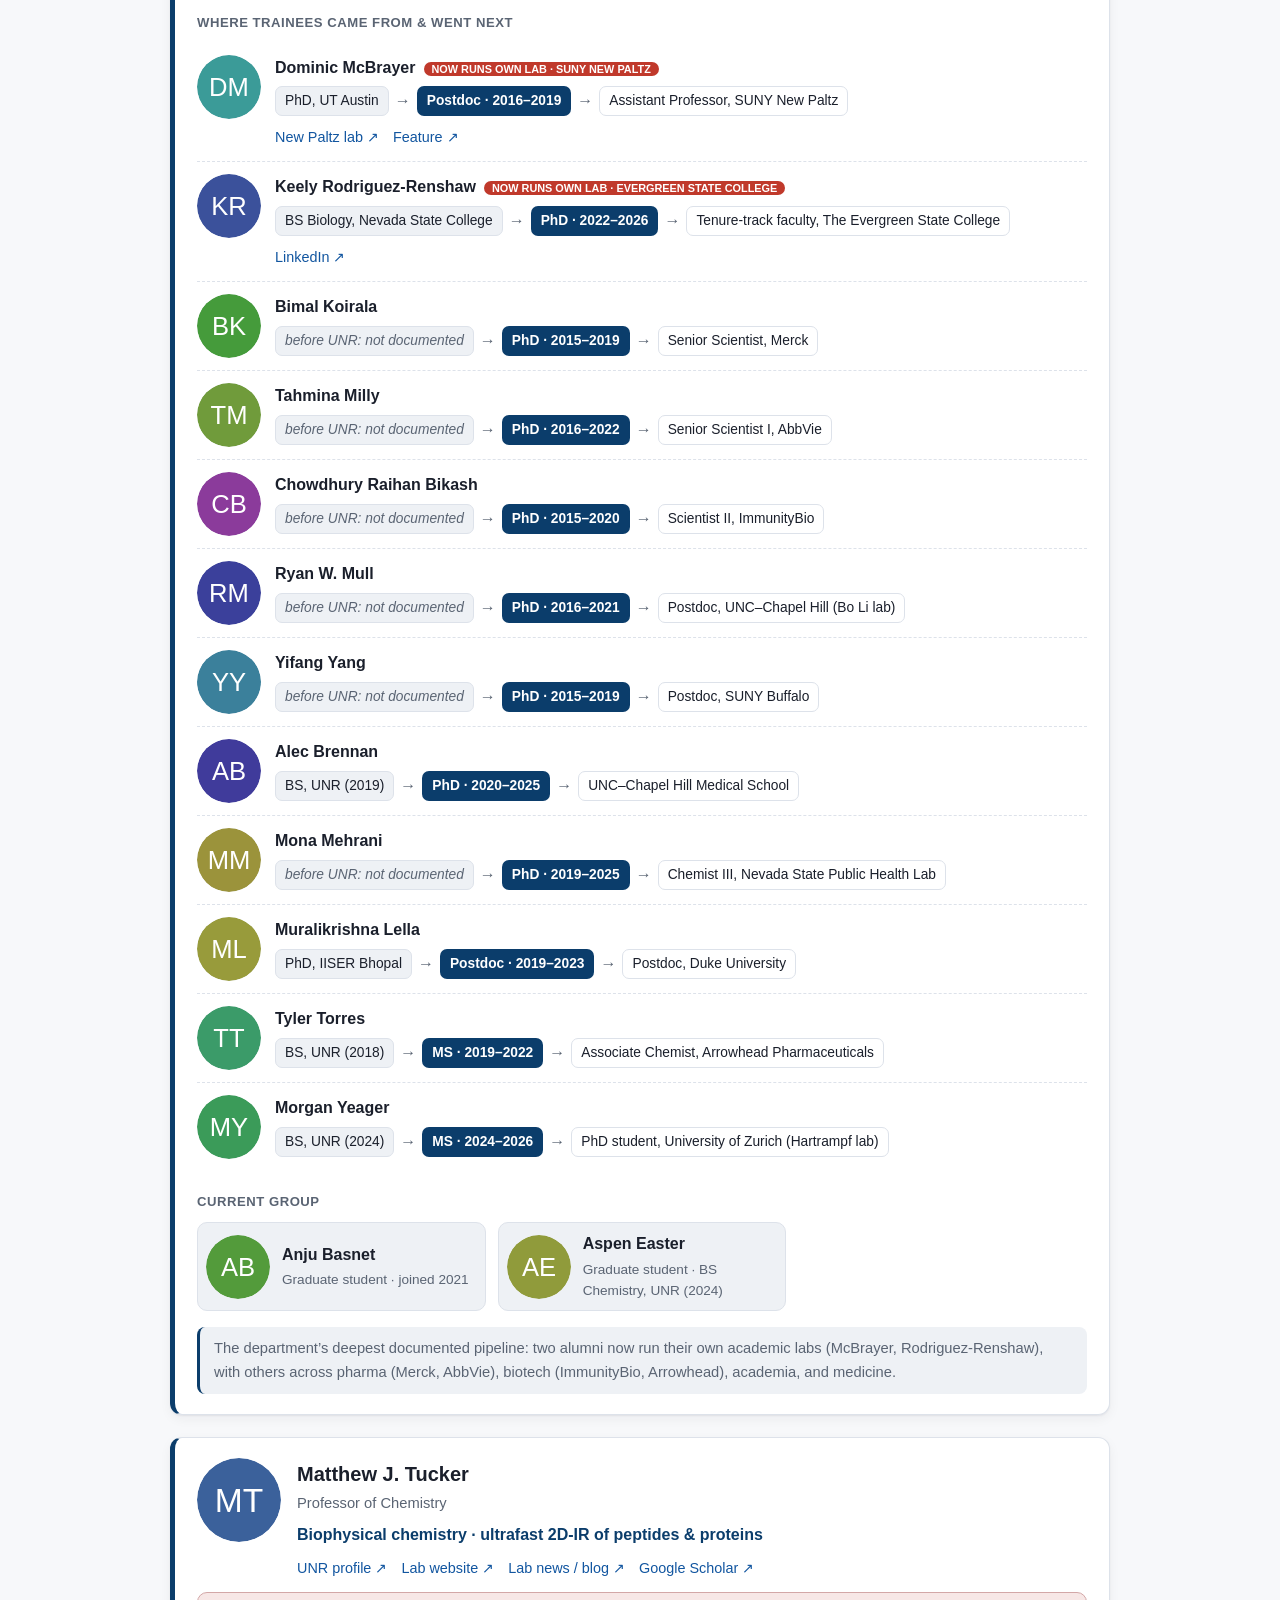
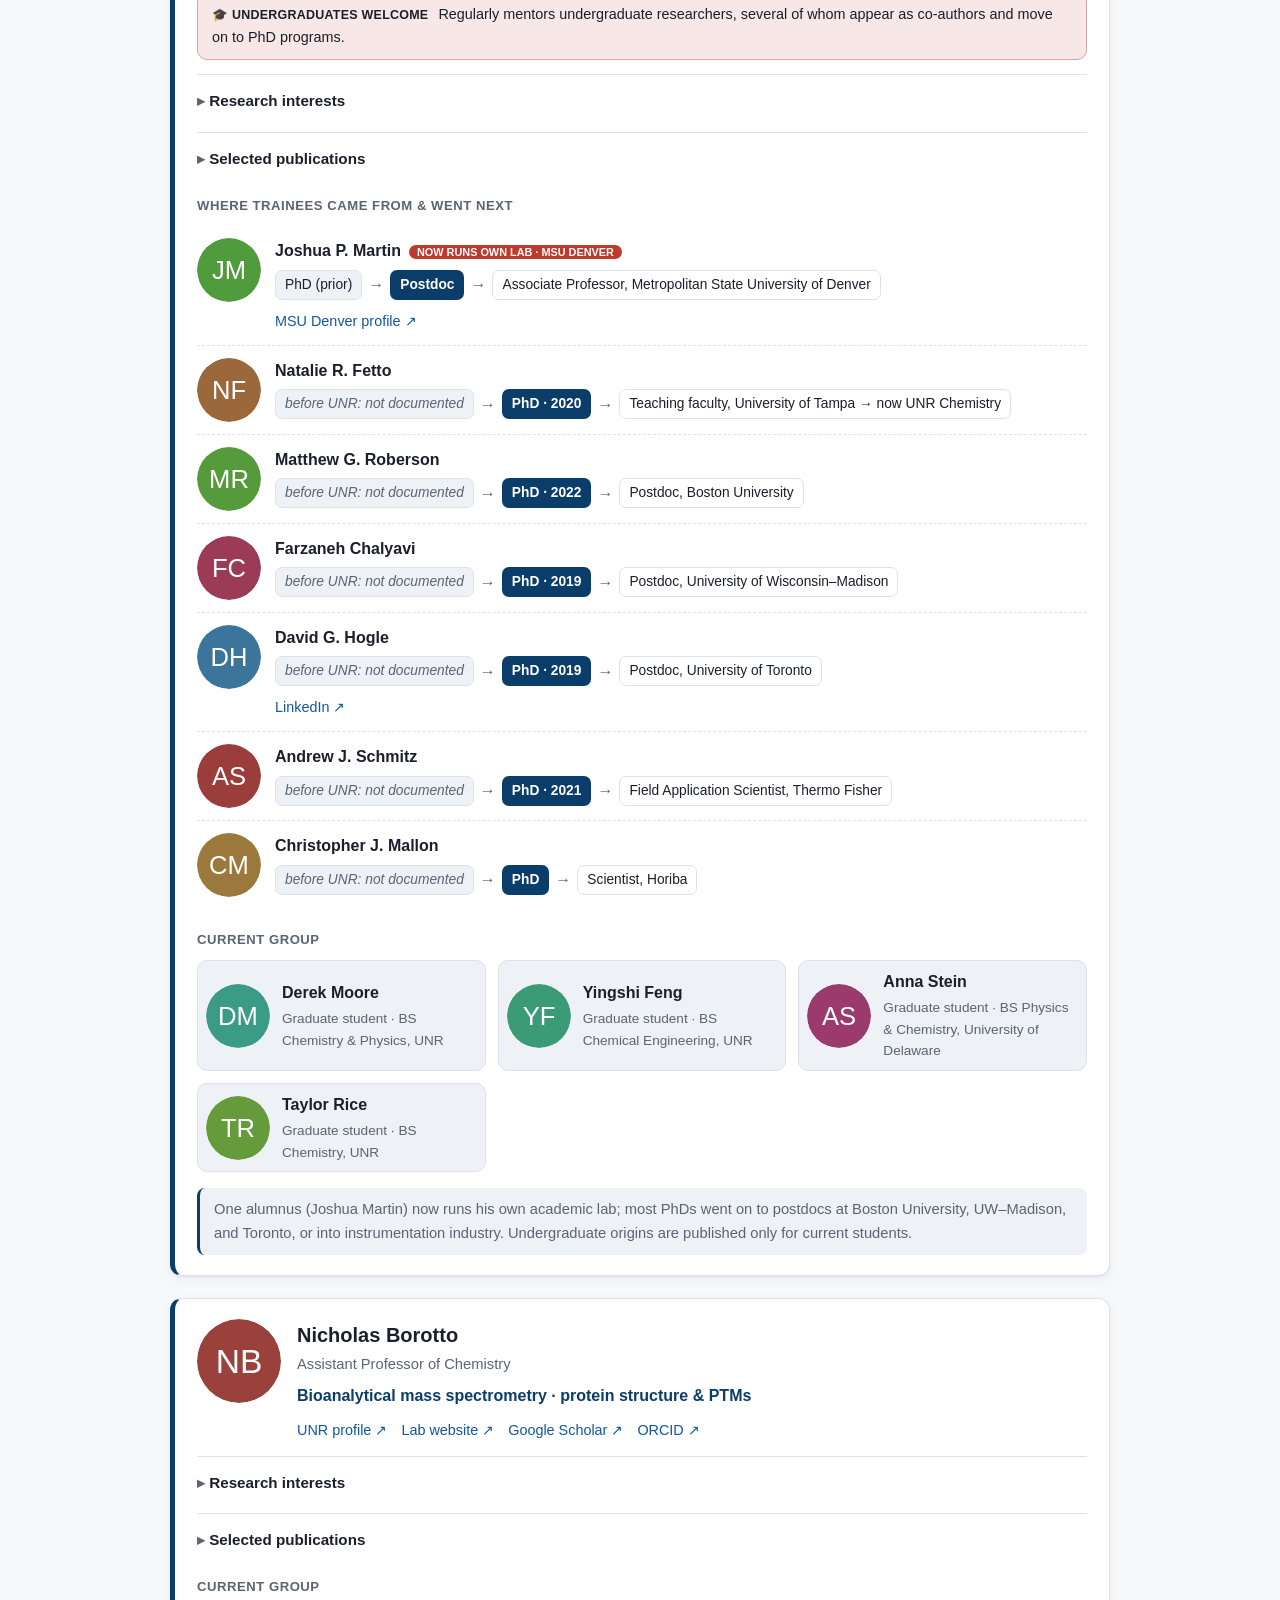
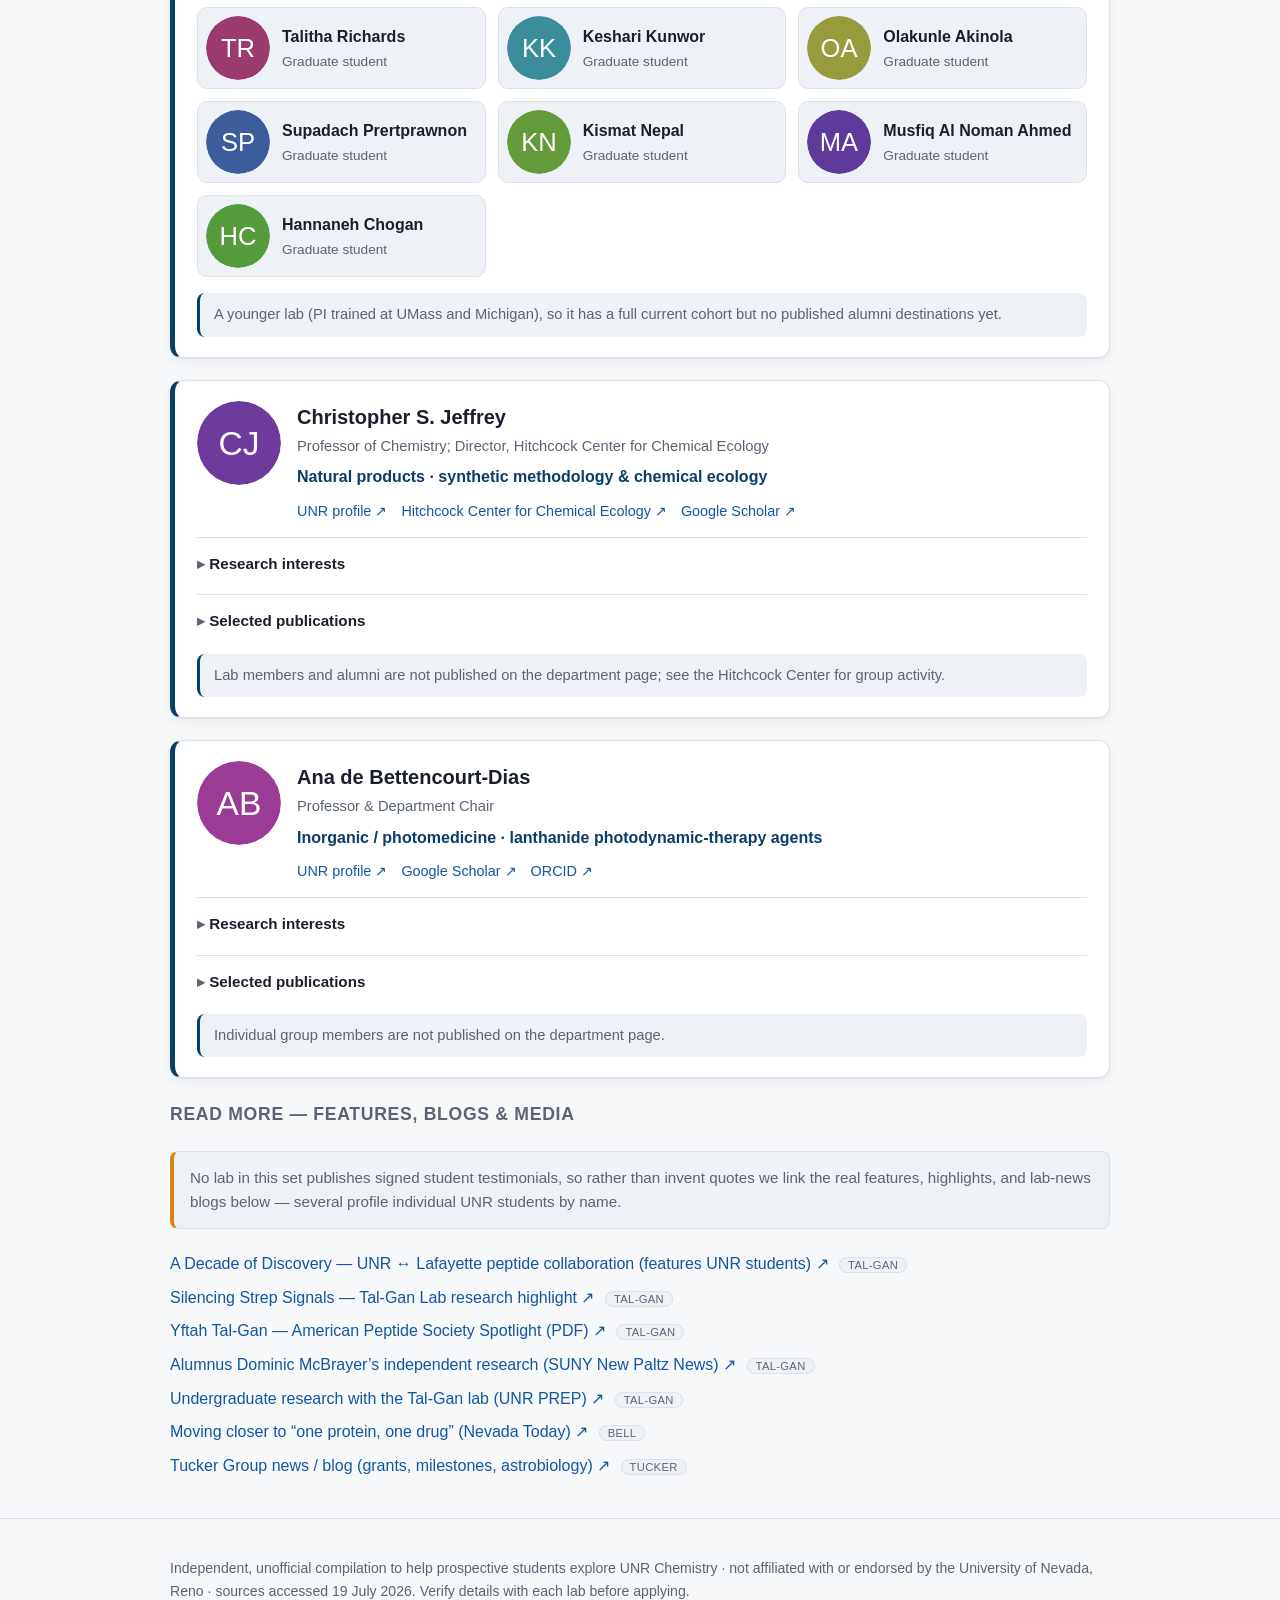
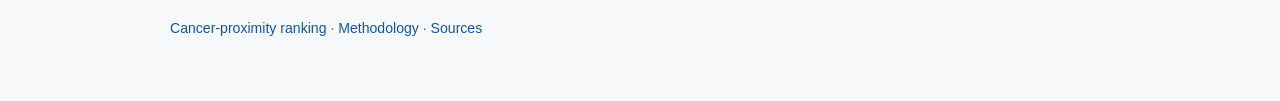
==== commit adb7064f: "Aim the site at high-schoolers pursuing academic drug discovery - Landing: high-school framing + 'ro" ====
--- a/lineages.html
+++ b/lineages.html
@@ -11,8 +11,8 @@
 <body>
   <header class="site-header">
     <div class="wrap">
-      <h1>For Prospective Students: Medicinal &amp; Chemical-Biology Labs at UNR</h1>
-      <p>If you’re considering graduate work in medicinal or chemical biology, this page shows what UNR Chemistry offers through its labs — who trains there, where they came from, and where alumni have gone (PhD programs, faculty jobs, pharma, biotech). Expand each lab for research interests and publications, and follow the links to learn more.</p>
+      <h1>The Labs — and Where They Lead in Drug Discovery</h1>
+      <p>Dreaming of inventing medicines? These are UNR Chemistry’s medicinal and chemical-biology labs — who trains there, where they came from, and where alumni landed (PhD programs, faculty jobs, pharma, biotech). Labs marked <strong>🎓 Undergraduates welcome</strong> take students early. New to all this? Start with the <a href="undergrad.html">undergraduate experience</a>, then come back to see where it can lead.</p>
       <nav class="site-nav">
         <a href="index.html">Home</a>
         <a href="undergrad.html">Undergrad</a>
--- a/assets/styles.css
+++ b/assets/styles.css
@@ -249,6 +249,14 @@
 .lab-focus { margin: 6px 0 0; font-weight: 600; color: var(--accent); }
 @media (prefers-color-scheme: dark) { .lab-focus { color: var(--link); } }
 
+.ug-flag {
+  margin: 12px 0 0; padding: 10px 14px; font-size: .9rem; color: var(--text);
+  background: color-mix(in srgb, var(--tier-direct) 12%, var(--surface));
+  border: 1px solid color-mix(in srgb, var(--tier-direct) 35%, var(--border));
+  border-radius: 10px;
+}
+.ug-badge { font-weight: 700; font-size: .78rem; text-transform: uppercase; letter-spacing: .02em; margin-right: 6px; white-space: nowrap; }
+
 .pic { width: 64px; height: 64px; border-radius: 50%; object-fit: cover; background: var(--surface-2); flex: 0 0 auto; }
 .pic-lg { width: 84px; height: 84px; }
 
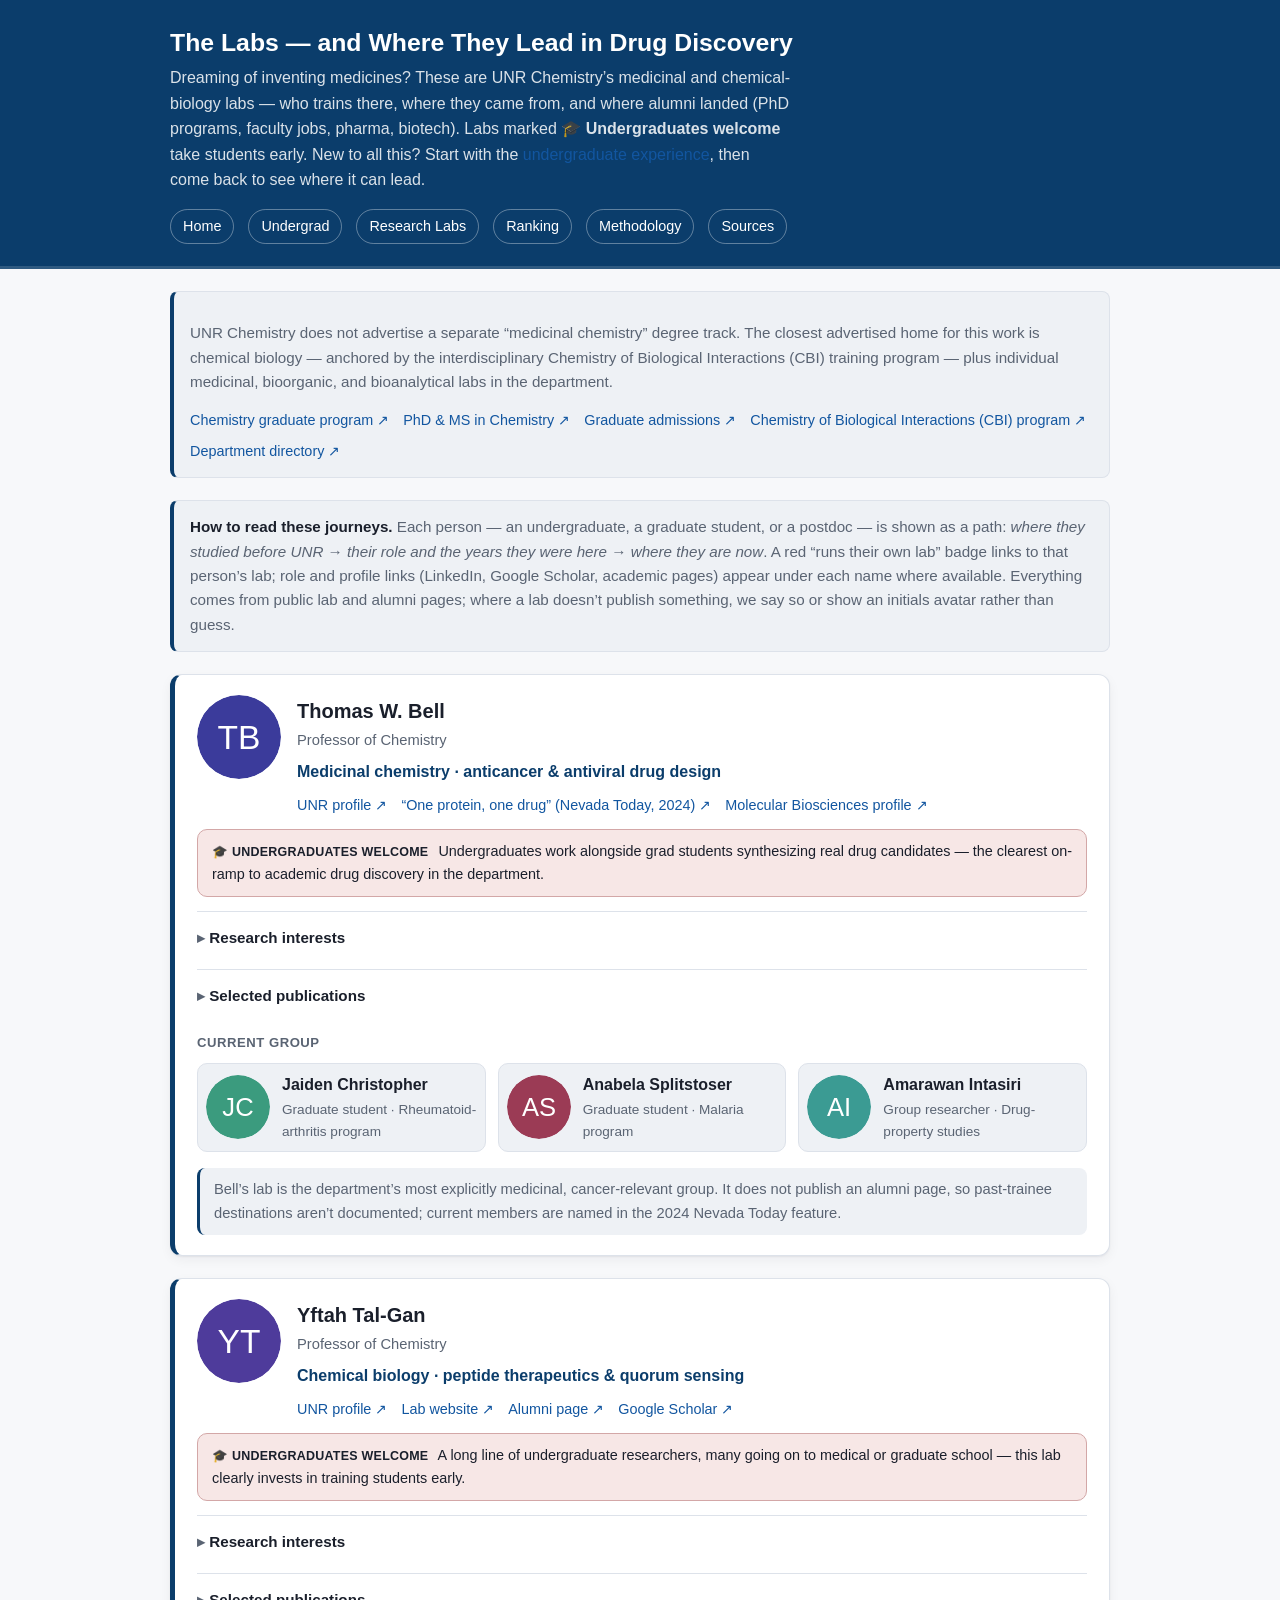
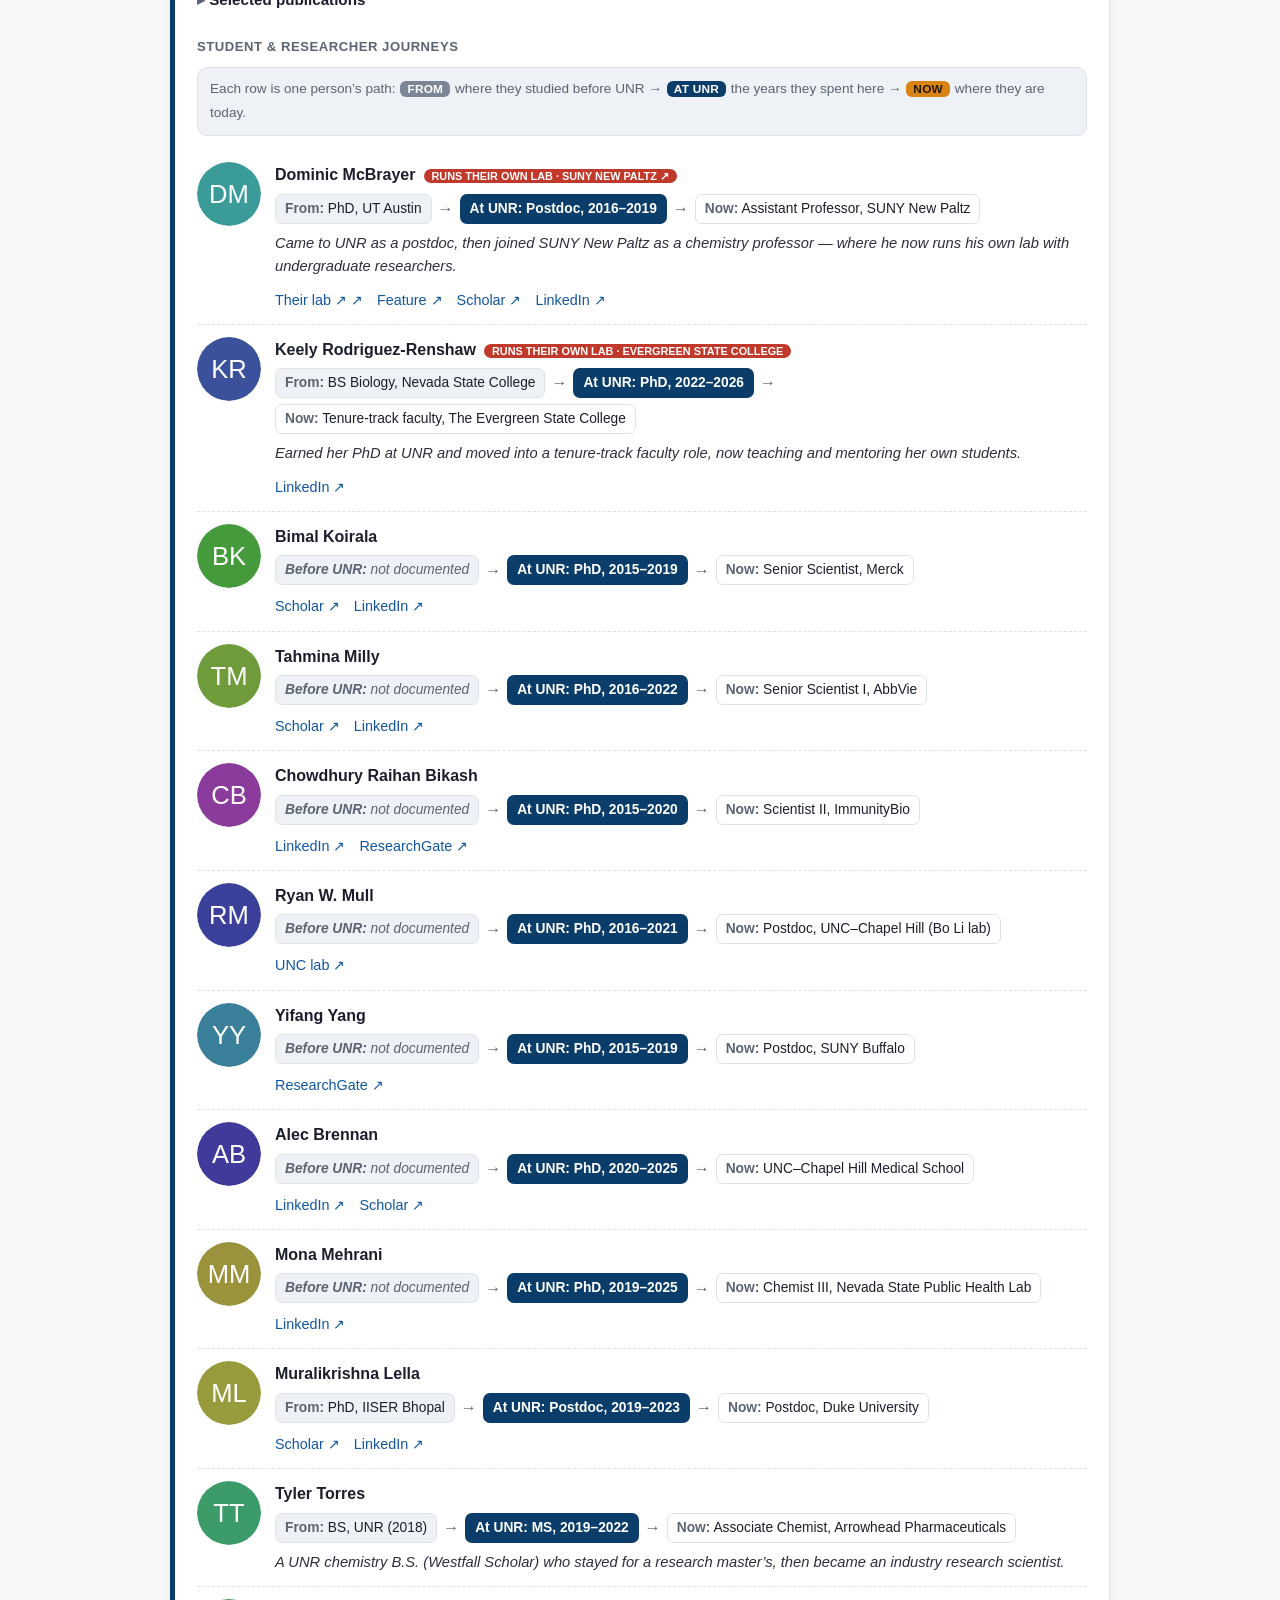
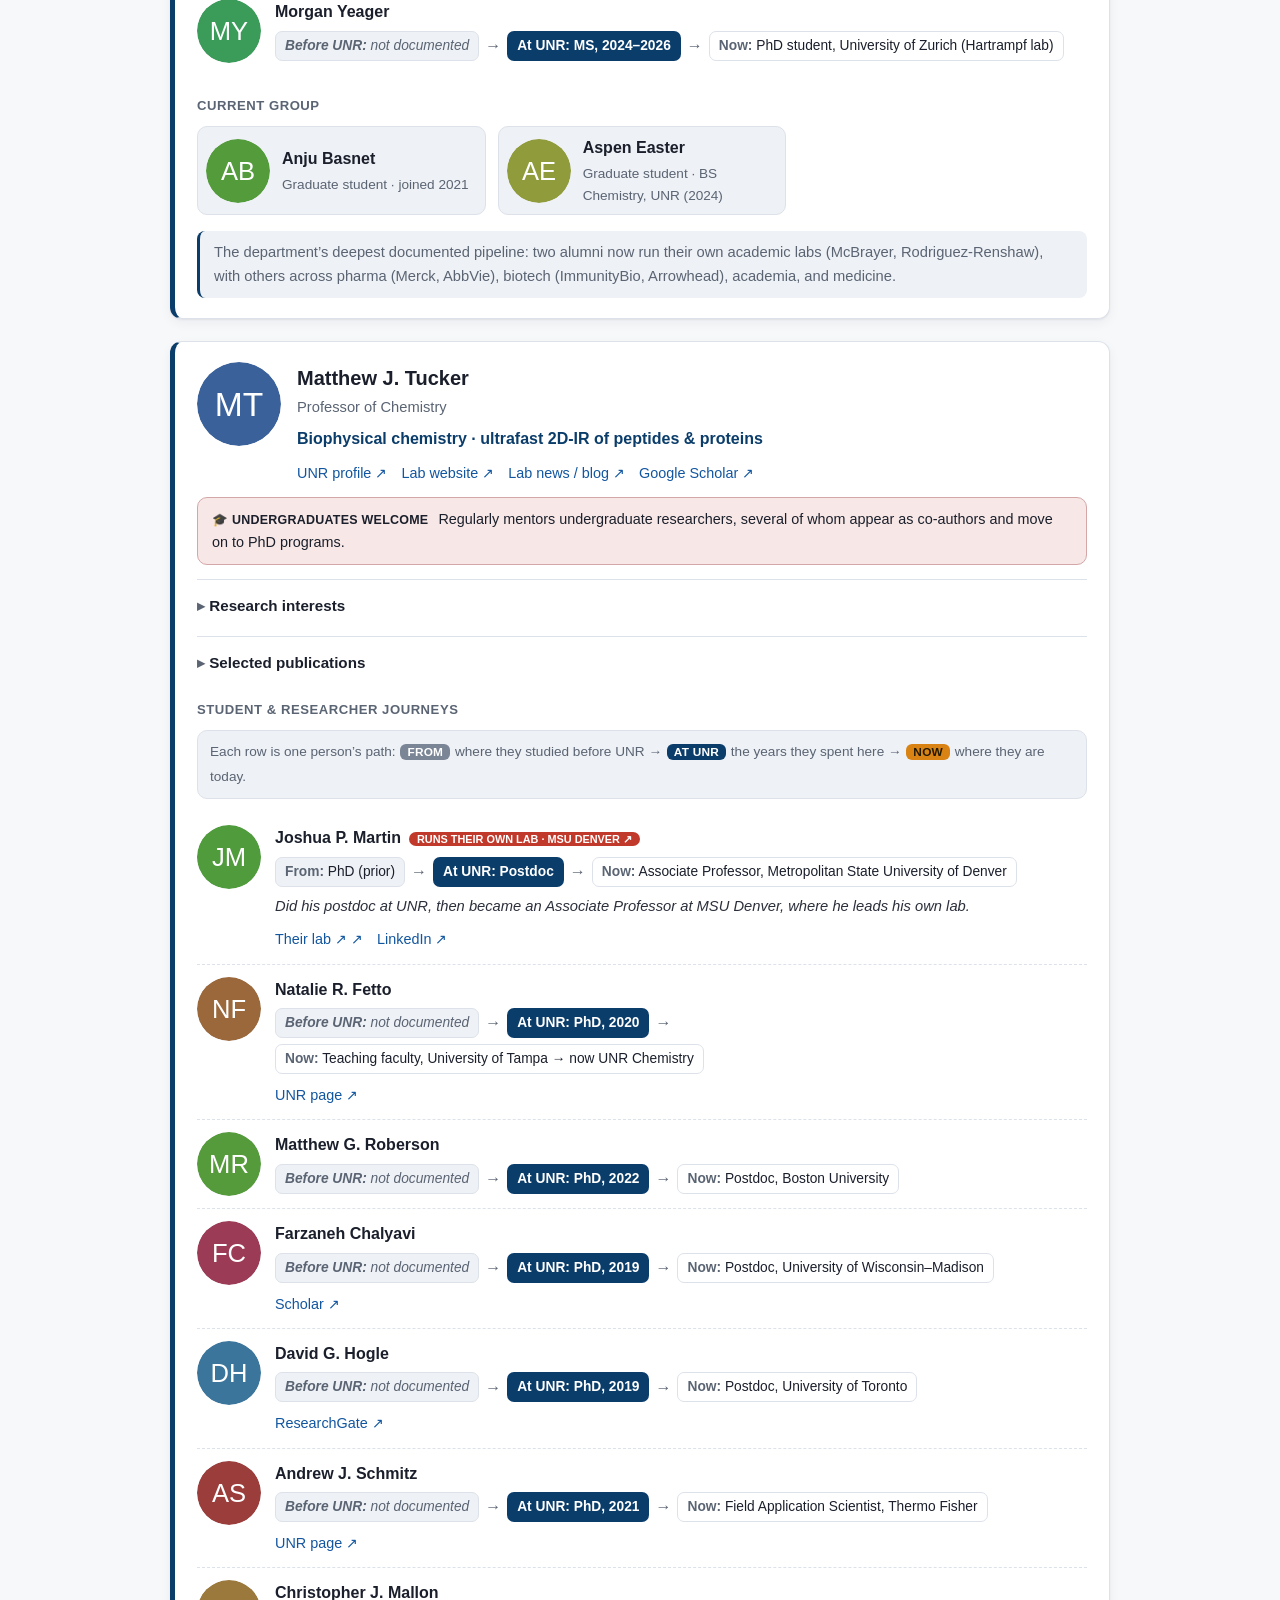
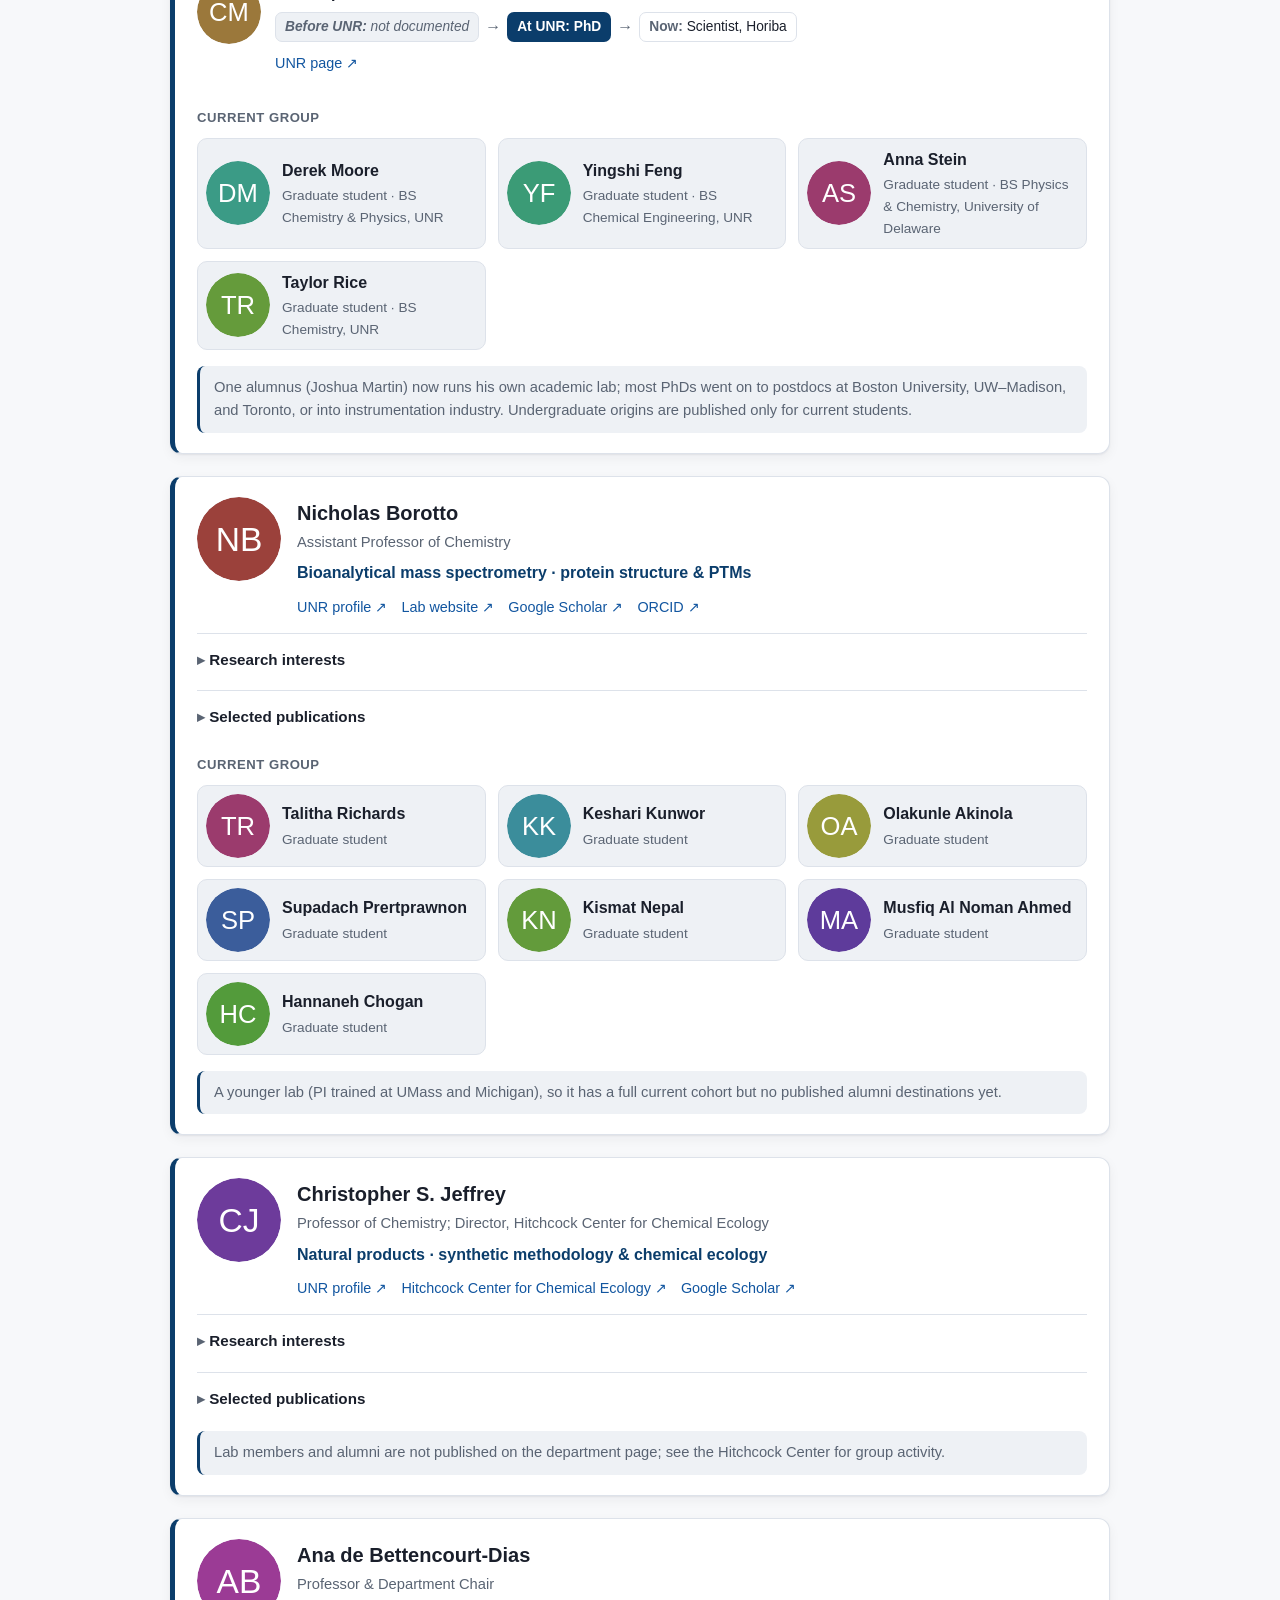
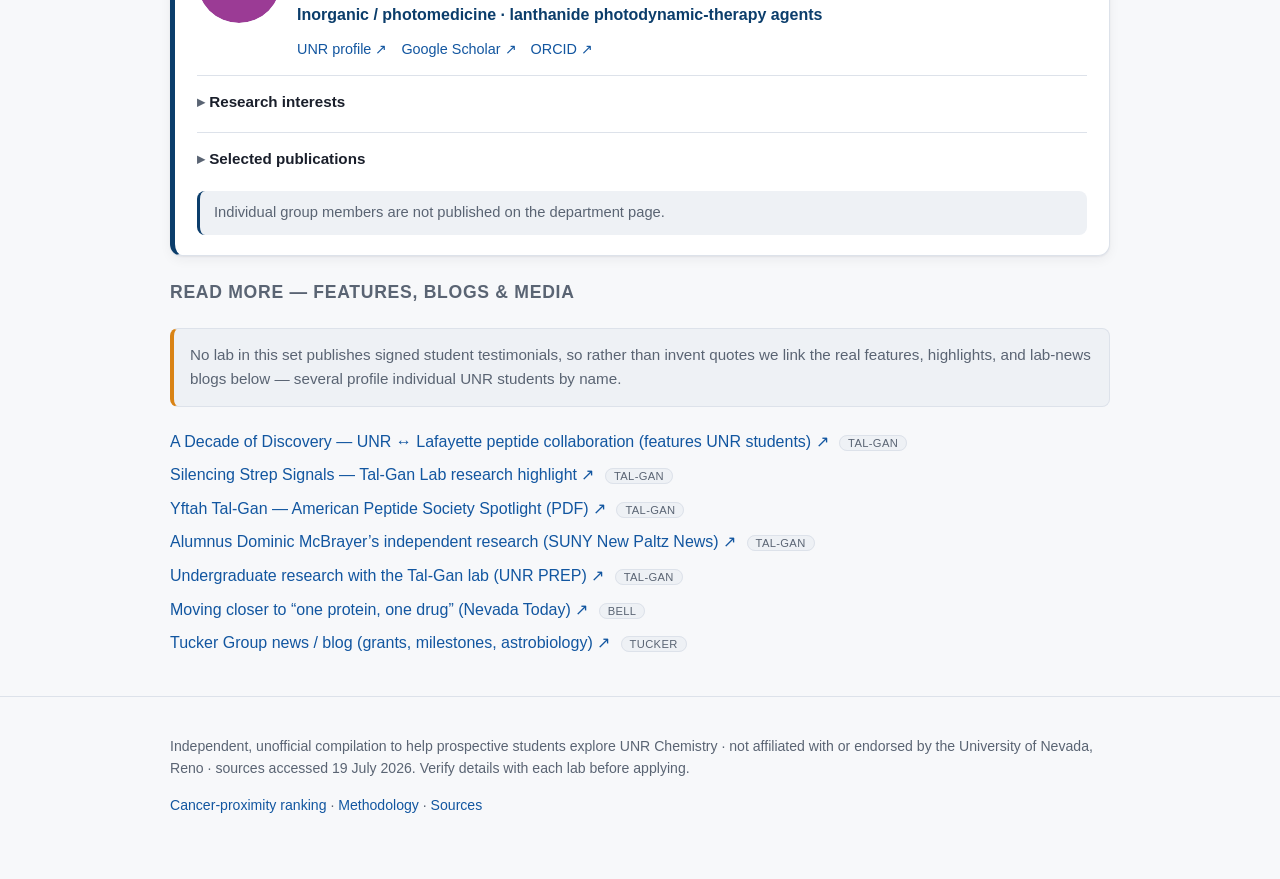
==== commit c4257573: "Clearer genealogy, more visuals, women emphasis, graduate links - Genealogy: explicit From -> At UNR" ====
--- a/lineages.html
+++ b/lineages.html
@@ -28,12 +28,13 @@
     <div class="note" id="program"></div>
 
     <div class="note">
-      <strong>How to read the lineages.</strong> Each trainee is shown as a path:
-      <em>where they trained before UNR</em> → <em>their role and years in the lab</em> →
-      <em>where they went next</em>. A red “runs own lab” badge marks someone who now leads
-      their own academic group. Everything is drawn from public lab and alumni pages; where a
-      lab doesn’t publish a fact (an undergraduate research lab, an alumni destination, a
-      headshot), we say so or show an initials avatar rather than guess.
+      <strong>How to read these journeys.</strong> Each person — an undergraduate, a graduate
+      student, or a postdoc — is shown as a path:
+      <em>where they studied before UNR</em> → <em>their role and the years they were here</em> →
+      <em>where they are now</em>. A red “runs their own lab” badge links to that person’s lab;
+      role and profile links (LinkedIn, Google Scholar, academic pages) appear under each name
+      where available. Everything comes from public lab and alumni pages; where a lab doesn’t
+      publish something, we say so or show an initials avatar rather than guess.
     </div>
 
     <noscript>
--- a/assets/styles.css
+++ b/assets/styles.css
@@ -291,7 +291,19 @@
 .step.here { background: var(--accent); color: var(--accent-ink); border-color: transparent; font-weight: 600; }
 .step.after { background: transparent; }
 .step.muted { color: var(--text-muted); font-style: italic; }
+.step b { font-weight: 700; color: var(--text-muted); }
+.step.here b { color: var(--accent-ink); }
 .sep { color: var(--text-muted); }
+a.own-lab { text-decoration: none; }
+a.own-lab:hover { filter: brightness(1.08); text-decoration: none; }
+.path-story { margin: 8px 0 0; font-size: .92rem; color: var(--text); font-style: italic; opacity: .92; }
+
+/* Legend / chrome above a lineage tree */
+.legend { font-size: .85rem; color: var(--text-muted); background: var(--surface-2); border: 1px solid var(--border); border-radius: 10px; padding: 9px 12px; margin: 0 0 14px; line-height: 1.8; }
+.lg { font-weight: 800; border-radius: 6px; padding: 1px 7px; margin: 0 1px; color: #fff; font-size: .74rem; text-transform: uppercase; letter-spacing: .02em; }
+.lg-from { background: var(--tier-none); }
+.lg-at { background: var(--accent); }
+.lg-now { background: var(--tier-indirect); color: #241a00; }
 
 .members { display: grid; grid-template-columns: repeat(auto-fill, minmax(220px, 1fr)); gap: 12px; }
 .member { display: flex; gap: 12px; align-items: center; padding: 8px; border: 1px solid var(--border); border-radius: 10px; background: var(--surface-2); }
@@ -351,7 +363,8 @@
     radial-gradient(900px 500px at 100% 0%, #17b39a55, transparent 55%),
     linear-gradient(160deg, #0b3d6b 0%, #0a2a4d 55%, #0b3d6b 100%);
 }
-.hero .inner { max-width: var(--maxw); margin: 0 auto; }
+.hero .inner { max-width: var(--maxw); margin: 0 auto; position: relative; z-index: 1; }
+.hero-deco { position: absolute; right: -30px; top: -20px; width: min(300px, 55vw); opacity: .16; pointer-events: none; }
 .hero .eyebrow {
   display: inline-block; font-size: .8rem; font-weight: 700; letter-spacing: .08em;
   text-transform: uppercase; color: #bfe3ff;
@@ -454,6 +467,49 @@
 @keyframes fadeup { to { opacity: 1; transform: none; } }
 @media (prefers-reduced-motion: reduce) { .reveal { animation: none; opacity: 1; transform: none; } }
 
+/* Student journey cards */
+.journeys-grid { display: grid; grid-template-columns: repeat(auto-fit, minmax(260px, 1fr)); gap: 14px; }
+.journey {
+  background: var(--surface); border: 1px solid var(--border); border-radius: 16px;
+  padding: 18px; box-shadow: var(--shadow); border-top: 4px solid var(--accent);
+}
+.j-head { display: flex; flex-wrap: wrap; align-items: center; gap: 10px; }
+.j-avatar { width: 46px; height: 46px; border-radius: 50%; flex: 0 0 auto; }
+.j-name { font-weight: 800; font-size: 1.08rem; }
+.j-badge {
+  font-size: .66rem; font-weight: 800; text-transform: uppercase; letter-spacing: .03em;
+  background: linear-gradient(135deg, #35d0a8, #2f8fe0); color: #04121f;
+  border-radius: 999px; padding: 2px 9px;
+}
+.j-from { color: var(--text-muted); font-size: .84rem; margin: 4px 0 8px; font-weight: 600; }
+.j-did { margin: 0 0 12px; font-size: .95rem; }
+.j-next {
+  display: flex; align-items: center; gap: 9px; font-size: .95rem;
+  background: var(--surface-2); border: 1px solid var(--border); border-radius: 10px; padding: 9px 12px;
+}
+.j-next .dest-ic { width: 22px; height: 22px; border-radius: 5px; flex: 0 0 auto; }
+.j-src { margin-top: 10px; font-size: .78rem; }
+.j-src a { color: var(--text-muted); }
+
+/* Logo wall */
+.wall-h { font-size: .8rem; text-transform: uppercase; letter-spacing: .04em; color: var(--text-muted); margin: 18px 0 10px; }
+.logo-wall { display: flex; flex-wrap: wrap; gap: 10px; }
+.logo-chip {
+  display: inline-flex; align-items: center; gap: 8px;
+  background: var(--surface); border: 1px solid var(--border); border-radius: 999px;
+  padding: 7px 14px 7px 10px; font-size: .9rem; font-weight: 600; box-shadow: var(--shadow);
+}
+.logo-chip img { width: 20px; height: 20px; border-radius: 4px; }
+
+/* Facilities gallery */
+.fac-grid { display: grid; grid-template-columns: repeat(auto-fit, minmax(240px, 1fr)); gap: 14px; }
+.fac { margin: 0; border-radius: 14px; overflow: hidden; border: 1px solid var(--border); box-shadow: var(--shadow); background: var(--surface); }
+.fac img { display: block; width: 100%; height: 190px; object-fit: cover; }
+.fac.noimg { min-height: 150px; background: linear-gradient(135deg, #0b3d6b, #17805f); display: flex; align-items: flex-end; }
+.fac figcaption { padding: 10px 12px; font-size: .86rem; color: var(--text-muted); }
+.fac.noimg figcaption { color: #eaf3ff; }
+.fac-credit { margin: 10px 0 0; font-size: .78rem; color: var(--text-muted); }
+
 .hidden { display: none !important; }
 
 @media (max-width: 560px) {
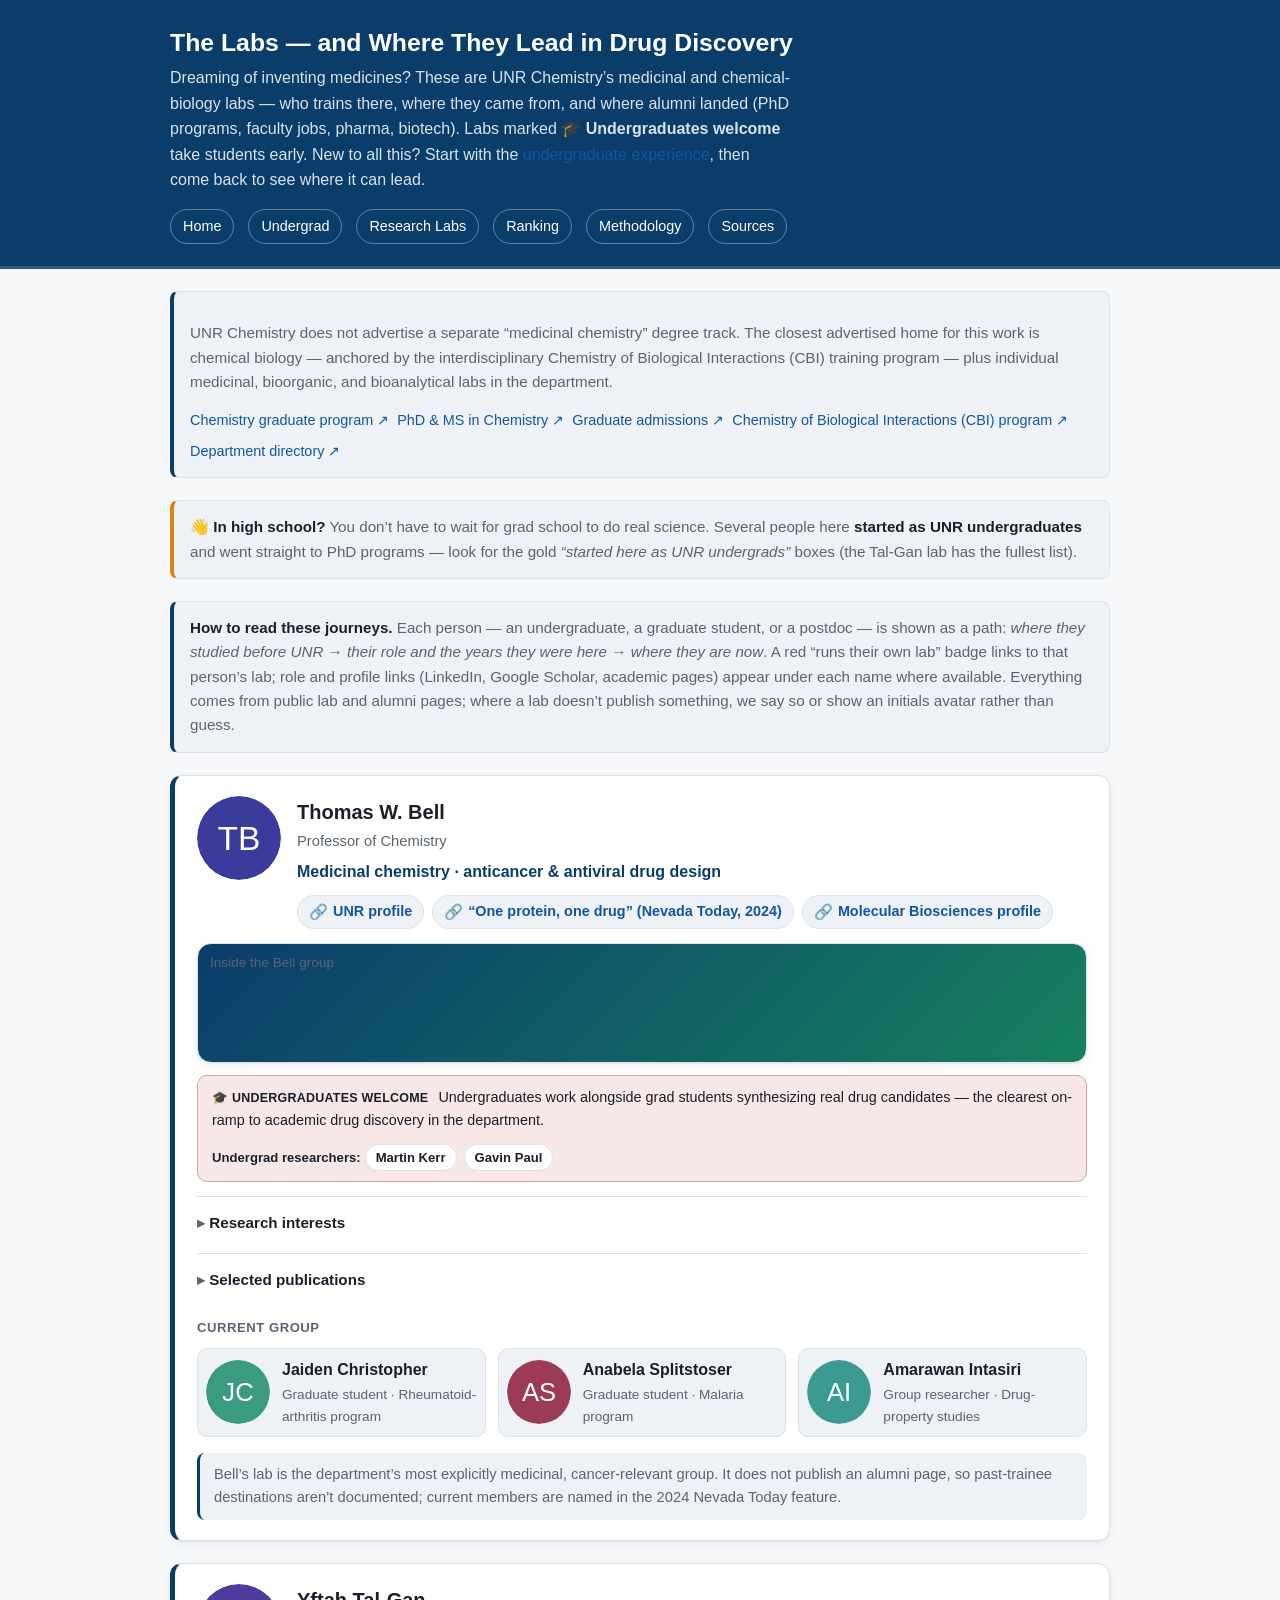
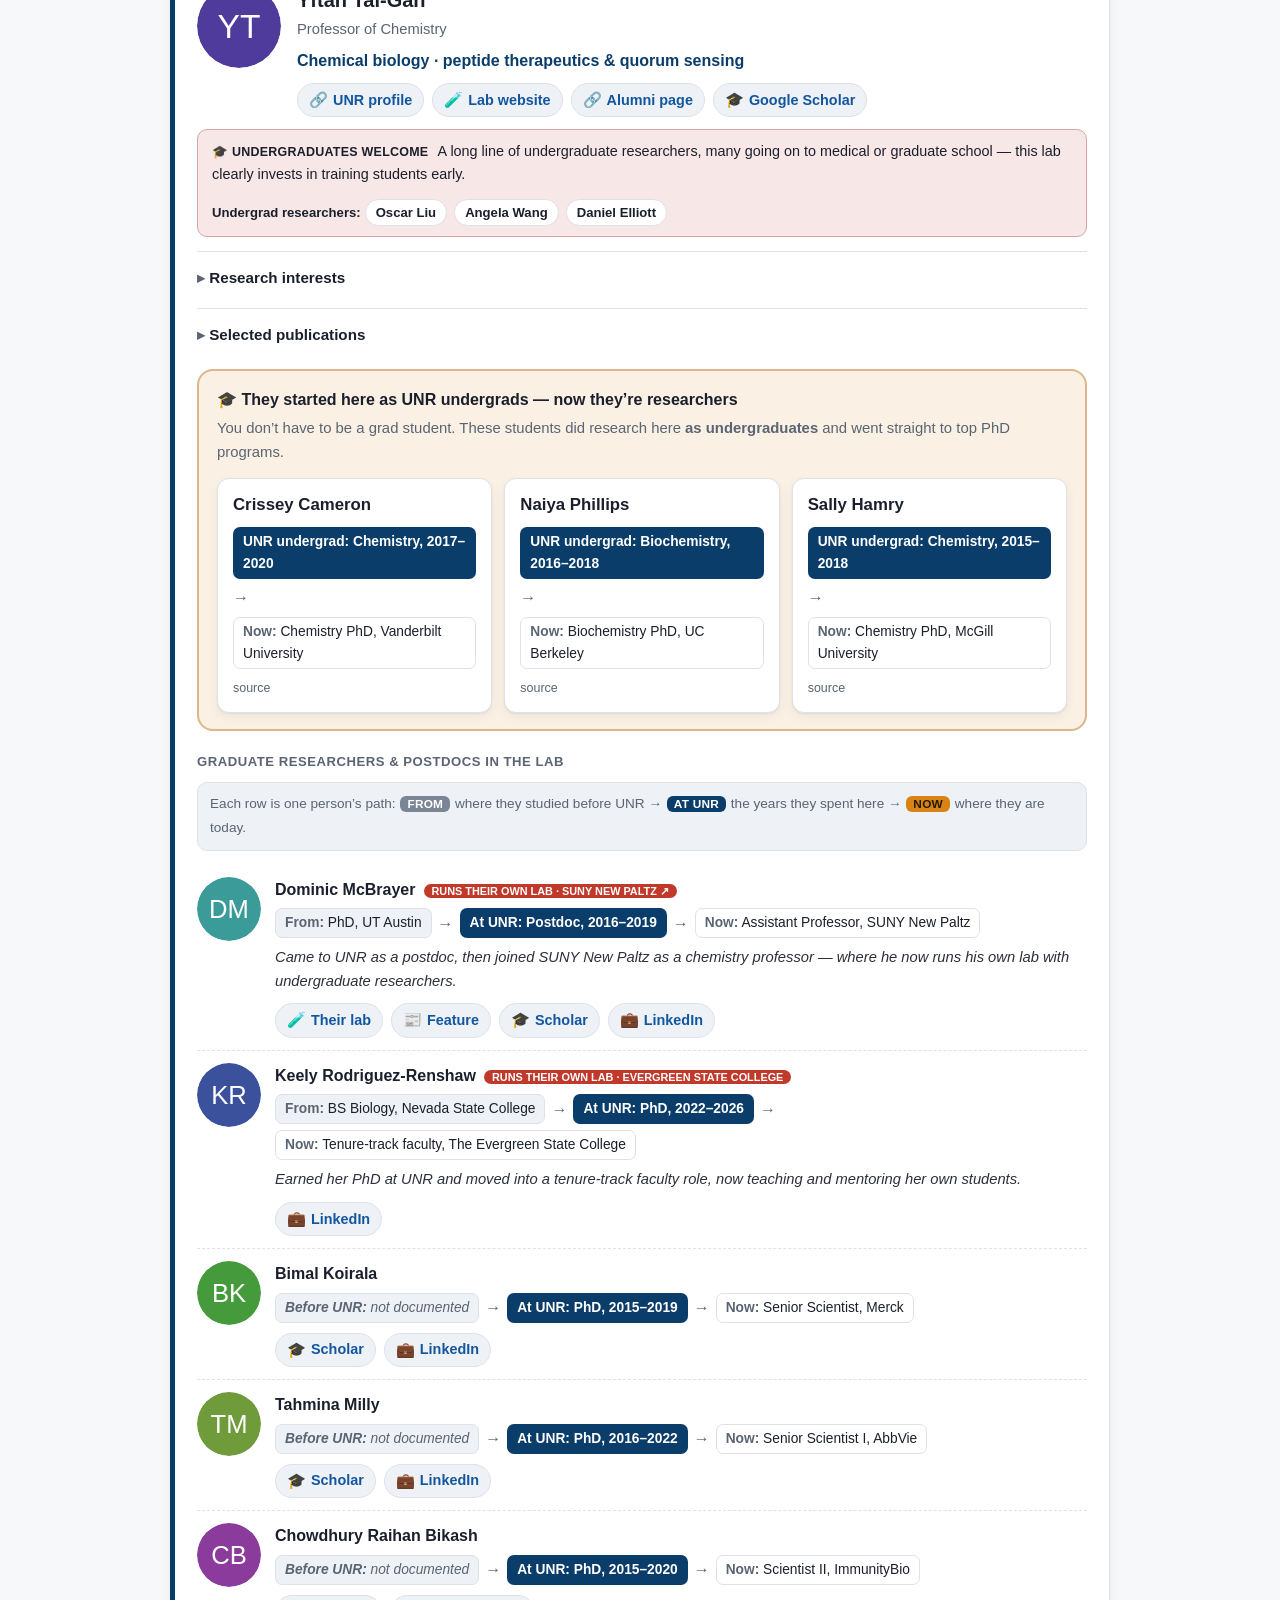
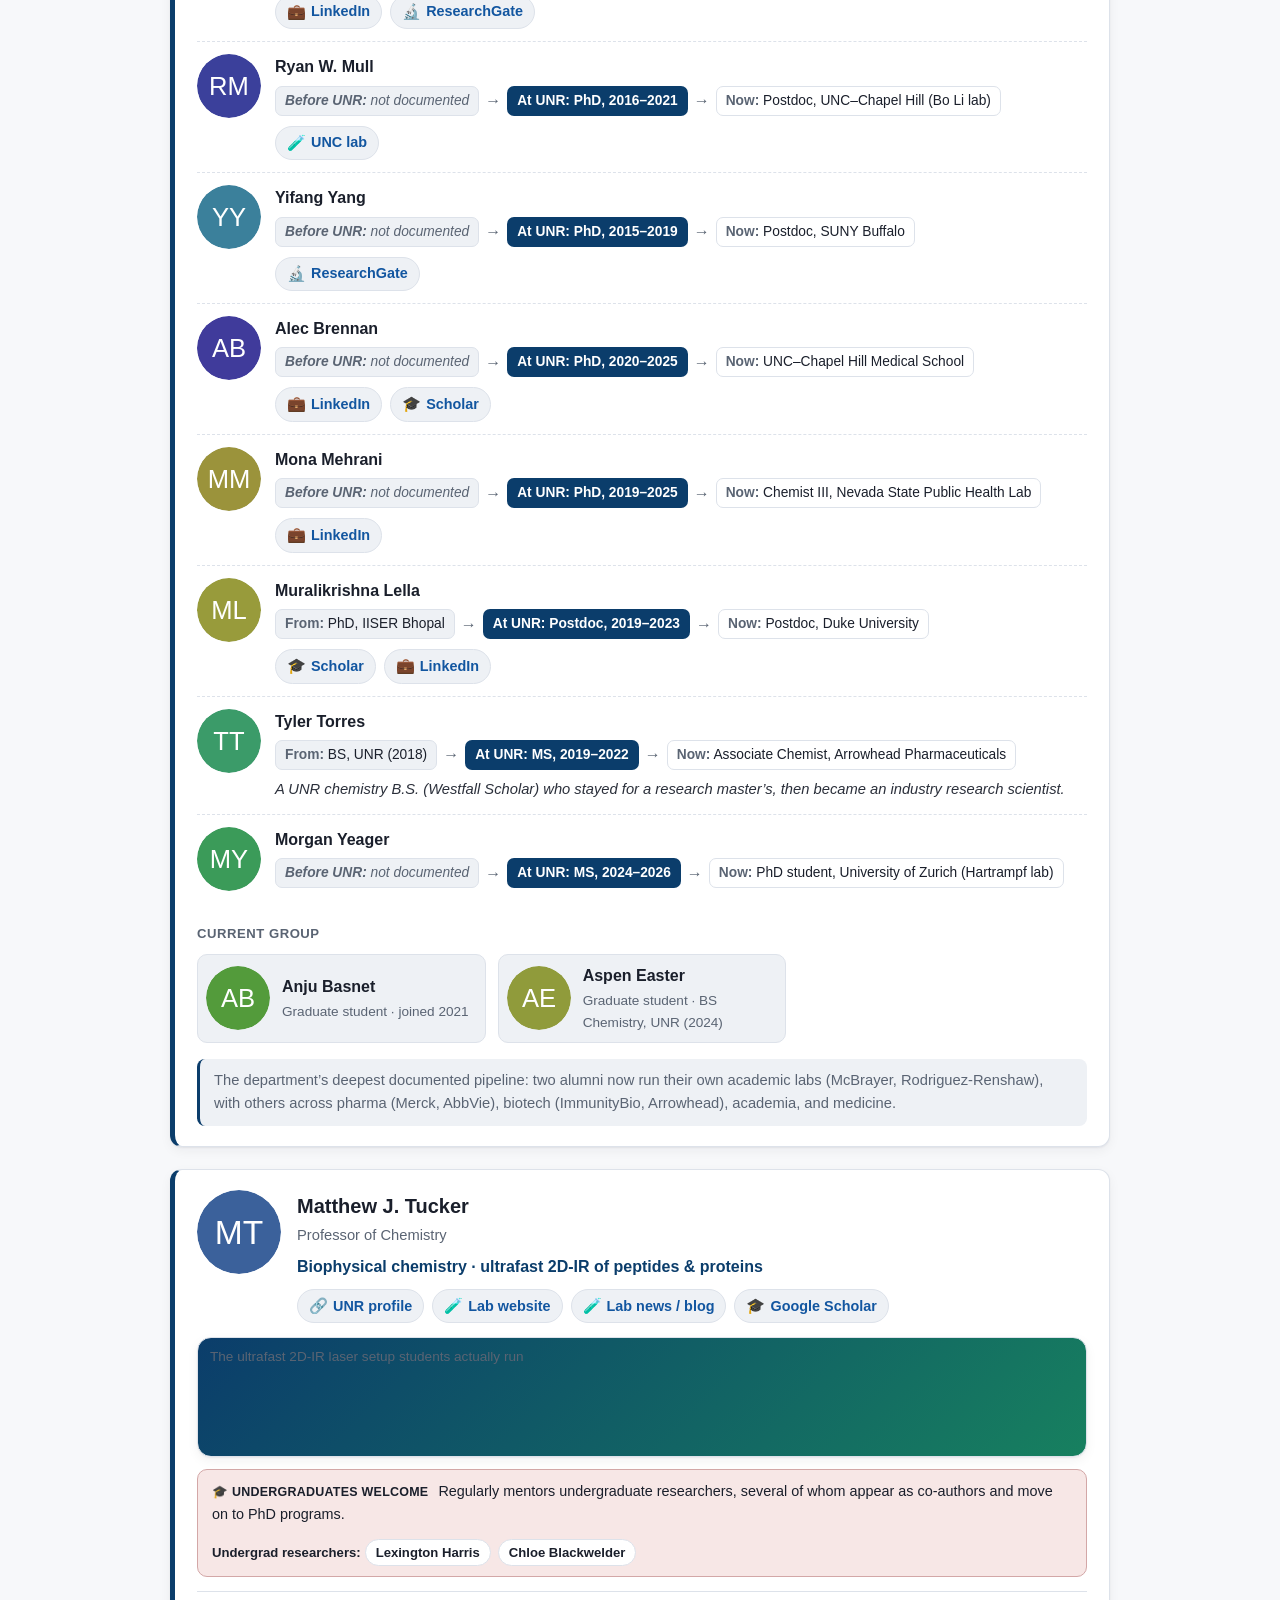
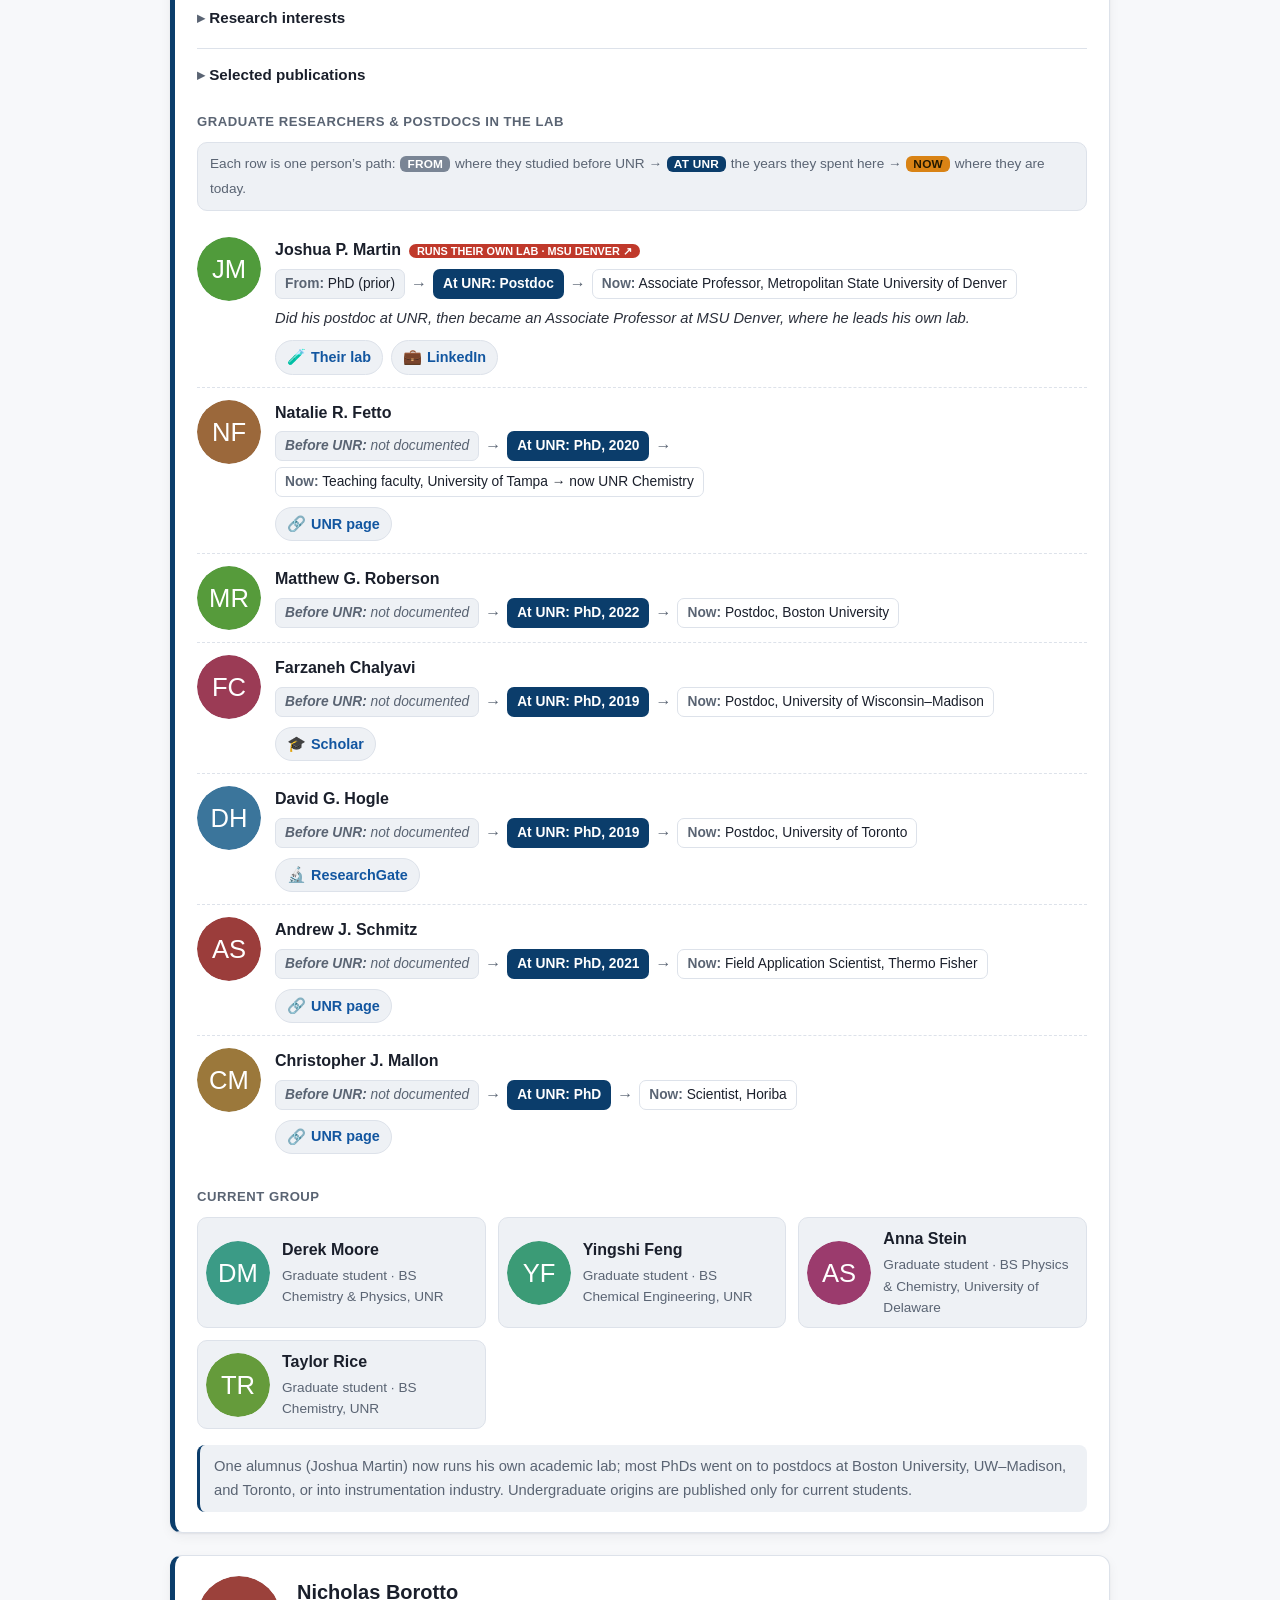
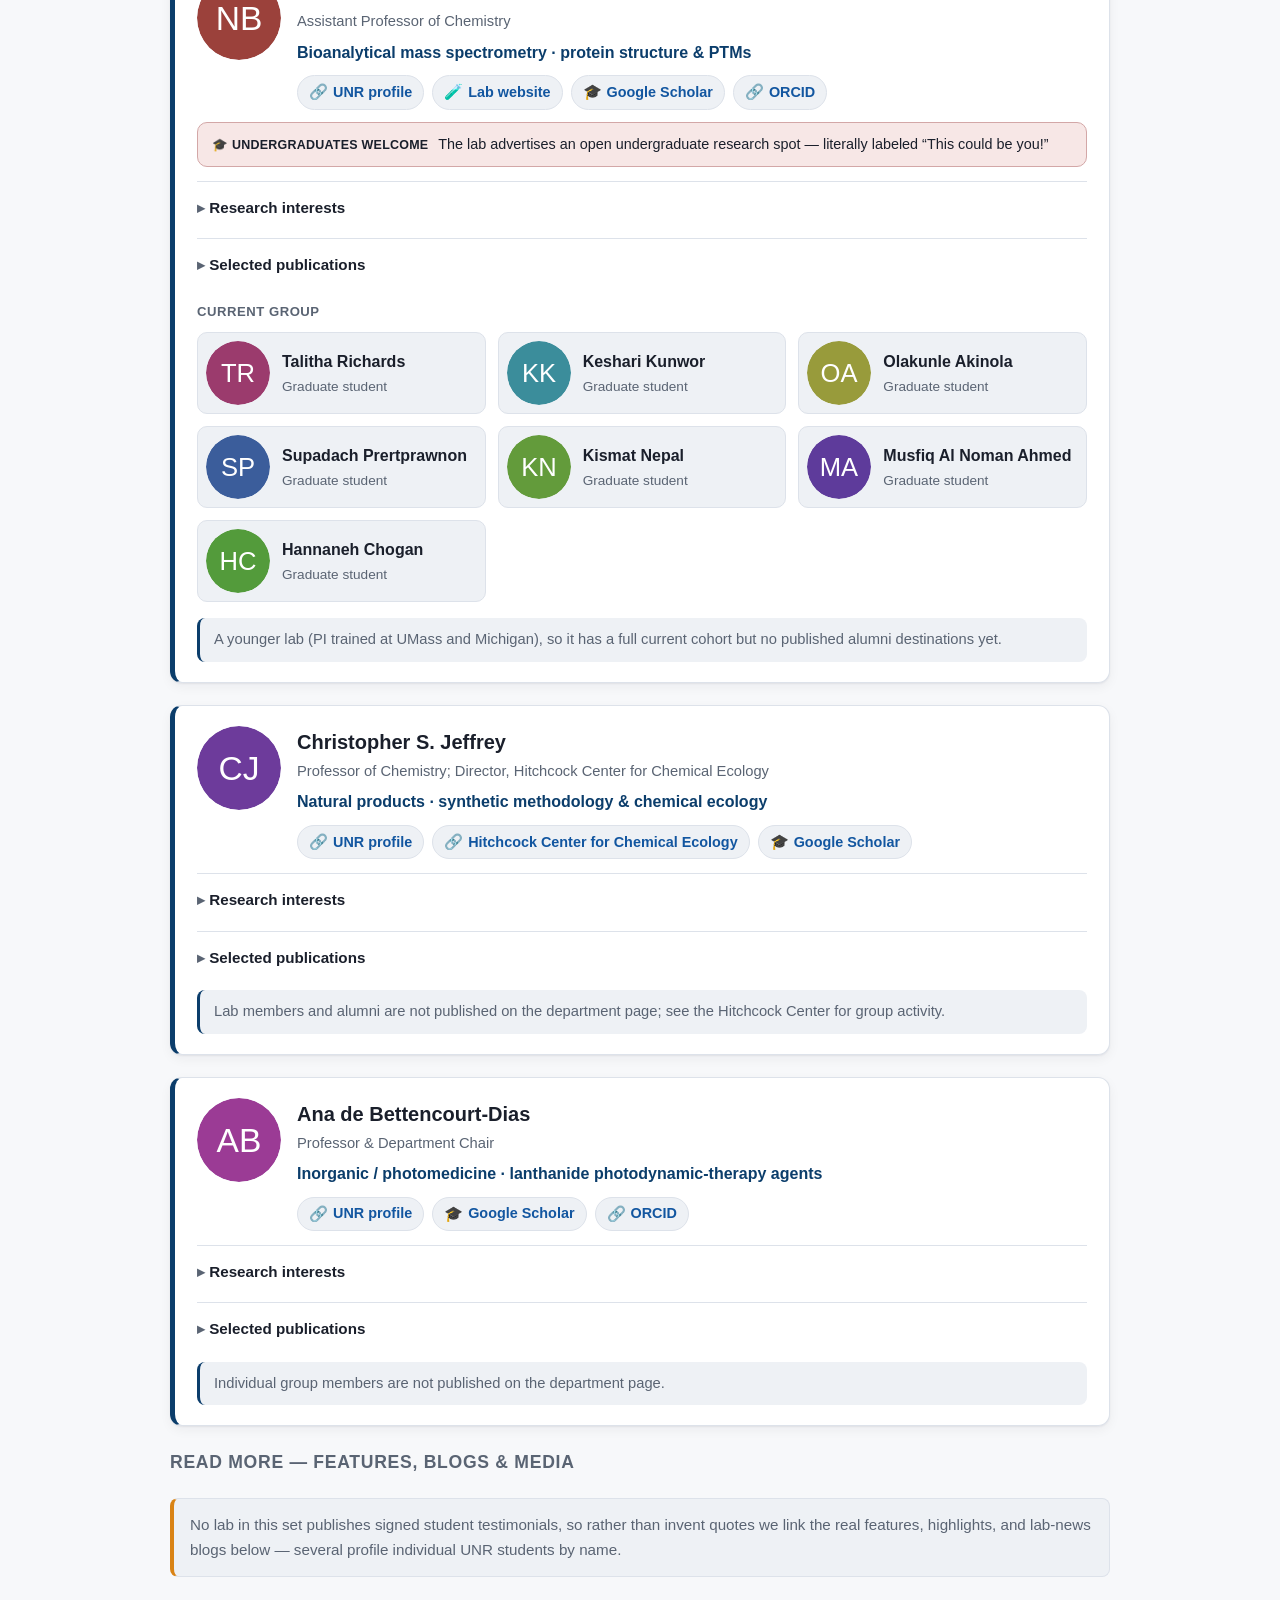
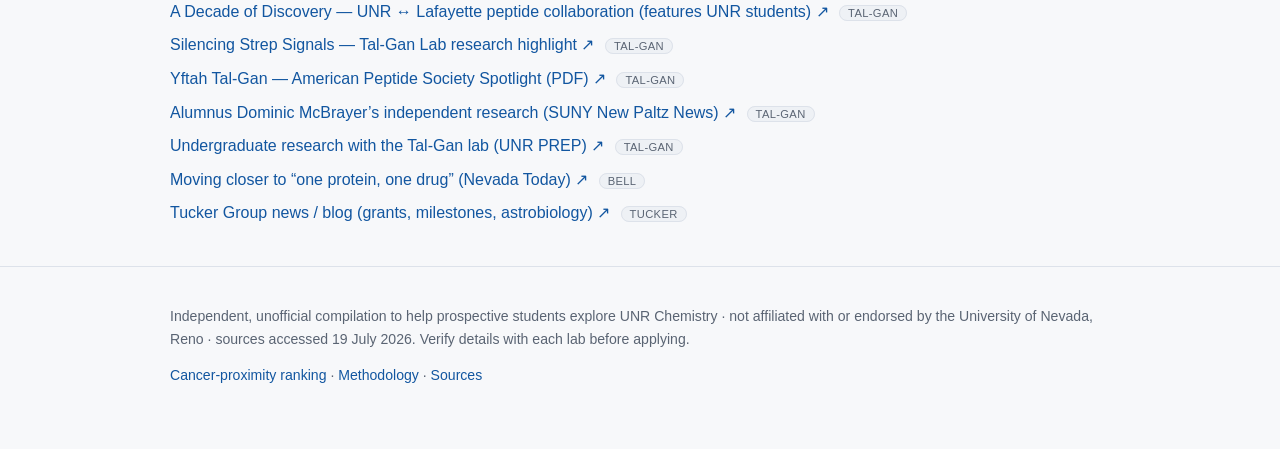
==== commit 4f6e660f: "Lead genealogy with UNR-undergrads-turned-researchers; link pubs; lab equipment photo - Genealogy no" ====
--- a/lineages.html
+++ b/lineages.html
@@ -26,6 +26,12 @@
 
   <main class="wrap">
     <div class="note" id="program"></div>
+
+    <div class="note" style="border-left-color: var(--tier-indirect);">
+      <strong>👋 In high school?</strong> You don’t have to wait for grad school to do real science. Several
+      people here <strong>started as UNR undergraduates</strong> and went straight to PhD programs — look for
+      the gold <em>“started here as UNR undergrads”</em> boxes (the Tal-Gan lab has the fullest list).
+    </div>
 
     <div class="note">
       <strong>How to read these journeys.</strong> Each person — an undergraduate, a graduate
--- a/assets/styles.css
+++ b/assets/styles.css
@@ -305,6 +305,17 @@
 .lg-at { background: var(--accent); }
 .lg-now { background: var(--tier-indirect); color: #241a00; }
 
+/* UNR-undergrad-to-researcher spotlight */
+.uga { margin: 18px 0; padding: 16px 18px; border-radius: 16px; border: 2px solid color-mix(in srgb, var(--tier-indirect) 45%, var(--border)); background: color-mix(in srgb, var(--tier-indirect) 12%, var(--surface)); }
+.uga-h { margin-top: 0; margin-bottom: 4px; color: var(--text); font-size: 1rem; text-transform: none; letter-spacing: 0; }
+.uga-sub { margin: 0 0 14px; font-size: .93rem; color: var(--text-muted); }
+.uga-grid { display: grid; grid-template-columns: repeat(auto-fit, minmax(250px, 1fr)); gap: 12px; }
+.uga-card { background: var(--surface); border: 1px solid var(--border); border-radius: 12px; padding: 13px 15px; box-shadow: var(--shadow); }
+.uga-name { font-weight: 800; font-size: 1.05rem; margin-bottom: 8px; }
+.uga-card .steps { gap: 6px; }
+.uga-card .dest-ic { width: 18px; height: 18px; border-radius: 4px; vertical-align: middle; margin-right: 3px; }
+.pubs li a { color: var(--link); }
+
 .members { display: grid; grid-template-columns: repeat(auto-fill, minmax(220px, 1fr)); gap: 12px; }
 .member { display: flex; gap: 12px; align-items: center; padding: 8px; border: 1px solid var(--border); border-radius: 10px; background: var(--surface-2); }
 .member-detail { color: var(--text-muted); font-size: .85rem; margin-top: 2px; }
@@ -510,6 +521,49 @@
 .fac.noimg figcaption { color: #eaf3ff; }
 .fac-credit { margin: 10px 0 0; font-size: .78rem; color: var(--text-muted); }
 
+/* Video embeds */
+.video-grid { display: grid; grid-template-columns: repeat(auto-fit, minmax(280px, 1fr)); gap: 16px; }
+.video { margin: 0; }
+.video-frame { position: relative; padding-top: 56.25%; border-radius: 14px; overflow: hidden; border: 1px solid var(--border); box-shadow: var(--shadow); background: #000; }
+.video-frame iframe { position: absolute; inset: 0; width: 100%; height: 100%; }
+.video figcaption { margin-top: 8px; font-weight: 700; font-size: .92rem; }
+
+/* Social bar */
+.social-bar { display: flex; flex-wrap: wrap; gap: 10px; }
+.social { display: inline-flex; align-items: center; gap: 8px; padding: 10px 15px; border-radius: 999px; color: #fff; font-weight: 700; font-size: .9rem; transition: transform .12s ease, filter .12s ease; }
+.social:hover { text-decoration: none; filter: brightness(1.09); transform: translateY(-2px); }
+.social svg { display: block; }
+.social-instagram { background: linear-gradient(45deg, #f09433, #e6683c, #dc2743, #cc2366, #bc1888); }
+.social-tiktok { background: #111; }
+.social-youtube { background: #ff0000; }
+.social-facebook { background: #1877f2; }
+
+/* Colorful icon link pills (replaces flat text links in lineages) */
+.ln-links { gap: 8px; }
+.ilink { display: inline-flex; align-items: center; gap: 5px; background: var(--surface-2); border: 1px solid var(--border); border-radius: 999px; padding: 4px 11px; font-size: .84rem; font-weight: 600; color: var(--link); transition: transform .12s ease, border-color .12s ease; }
+.ilink:hover { text-decoration: none; border-color: var(--accent); transform: translateY(-1px); }
+.ilink .ic { font-size: .95rem; }
+
+/* Team photo on a lab card */
+.team-photo { margin: 14px 0 0; border-radius: 14px; overflow: hidden; border: 1px solid var(--border); box-shadow: var(--shadow); }
+.team-photo img { display: block; width: 100%; max-height: 300px; object-fit: cover; }
+.team-photo.noimg { min-height: 120px; background: linear-gradient(135deg, #0b3d6b, #17805f); }
+.team-photo figcaption { padding: 8px 12px; font-size: .85rem; color: var(--text-muted); }
+
+/* Named undergrads */
+.ug-names { margin-top: 9px; }
+.ug-names b { font-size: .82rem; }
+.chip-sm { display: inline-block; background: var(--surface); border: 1px solid var(--border); border-radius: 999px; padding: 2px 10px; font-size: .82rem; font-weight: 600; margin: 3px 3px 0 0; }
+
+/* Clickable cards (stat tiles, degree cards, step cards) */
+a.stat, a.ucard, a.stepcard { text-decoration: none; color: inherit; cursor: pointer; }
+a.stat:hover, a.ucard:hover, a.stepcard:hover { text-decoration: none; transform: translateY(-3px); border-color: var(--accent); box-shadow: 0 12px 30px rgba(16, 24, 40, .13); }
+a.stat { position: relative; }
+a.stat::after { content: "→"; position: absolute; top: 12px; right: 14px; color: var(--accent); font-weight: 800; opacity: .5; }
+@media (prefers-color-scheme: dark) { a.stat::after { color: var(--link); } }
+a.stepcard { transition: transform .14s ease, box-shadow .14s ease, border-color .14s ease; }
+a.stepcard .go-affordance { color: var(--link); font-weight: 700; font-size: .85rem; margin-top: 6px; display: inline-block; }
+
 .hidden { display: none !important; }
 
 @media (max-width: 560px) {
